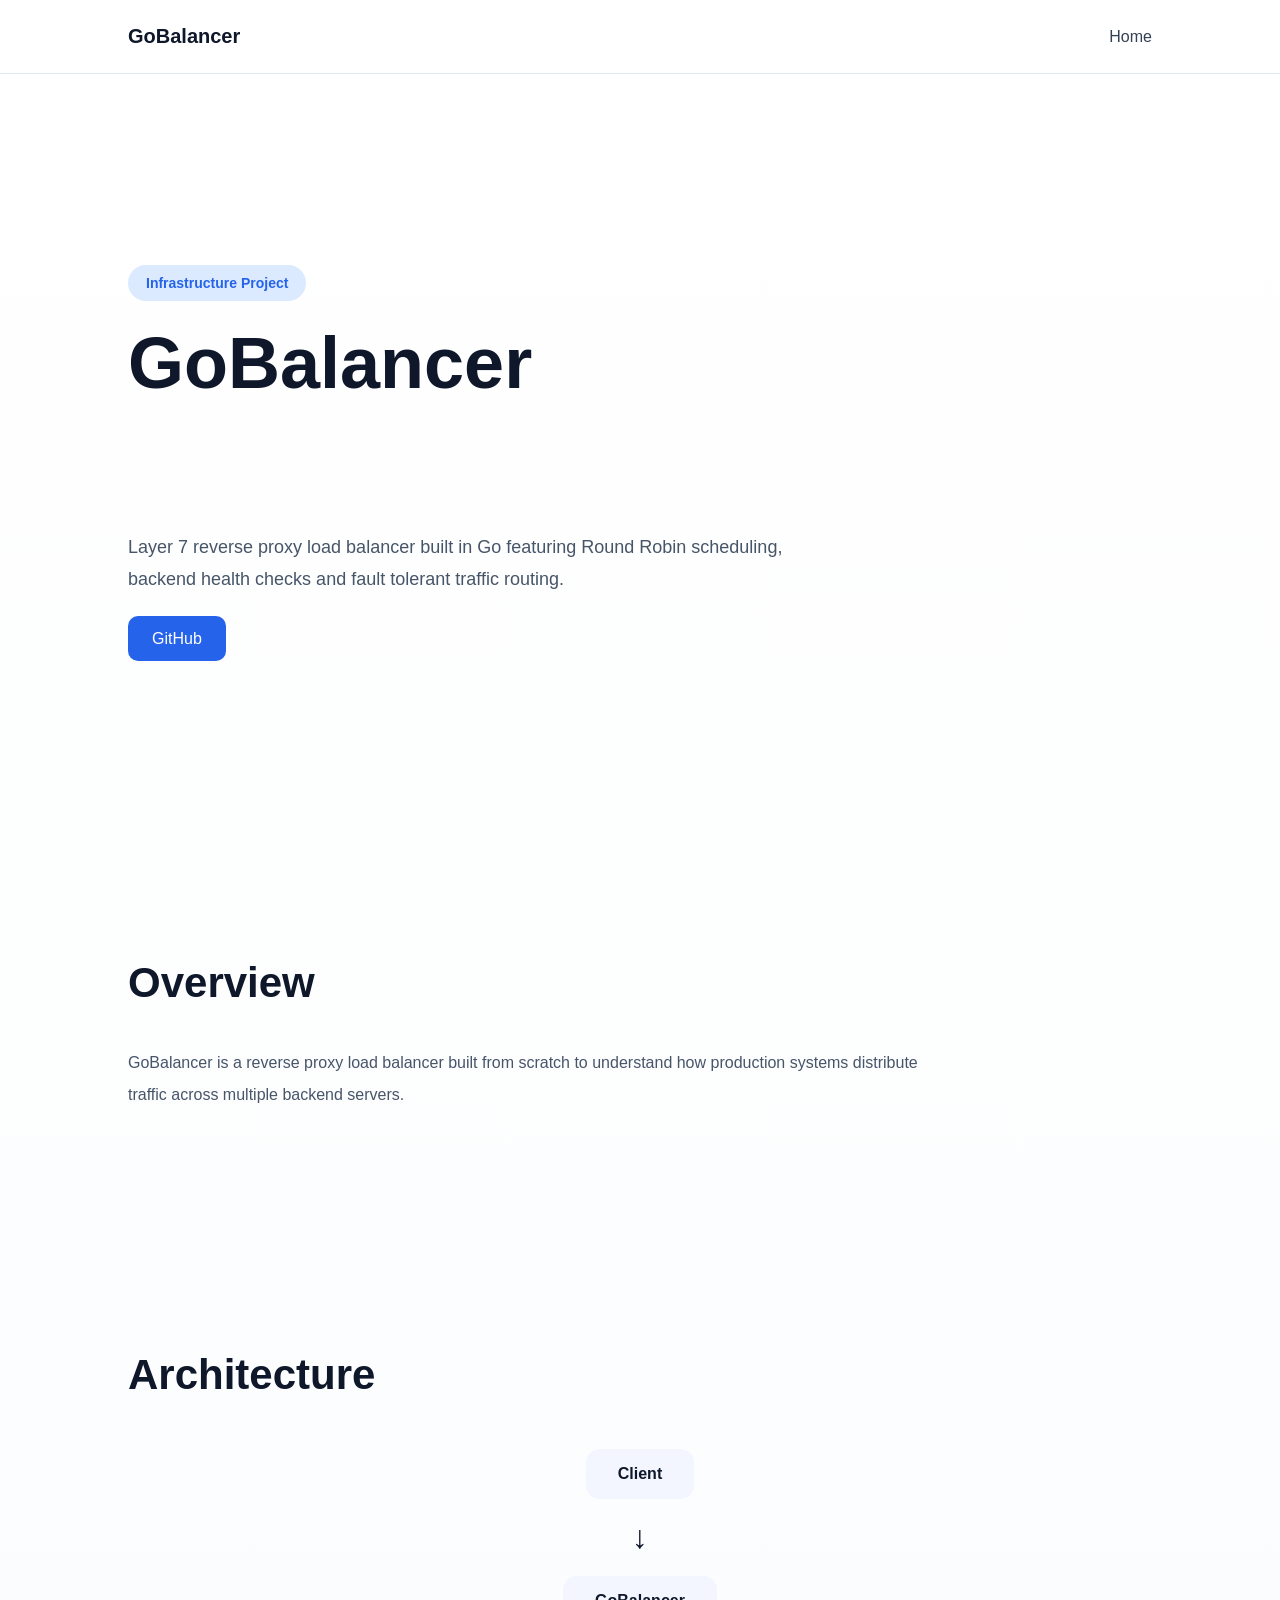
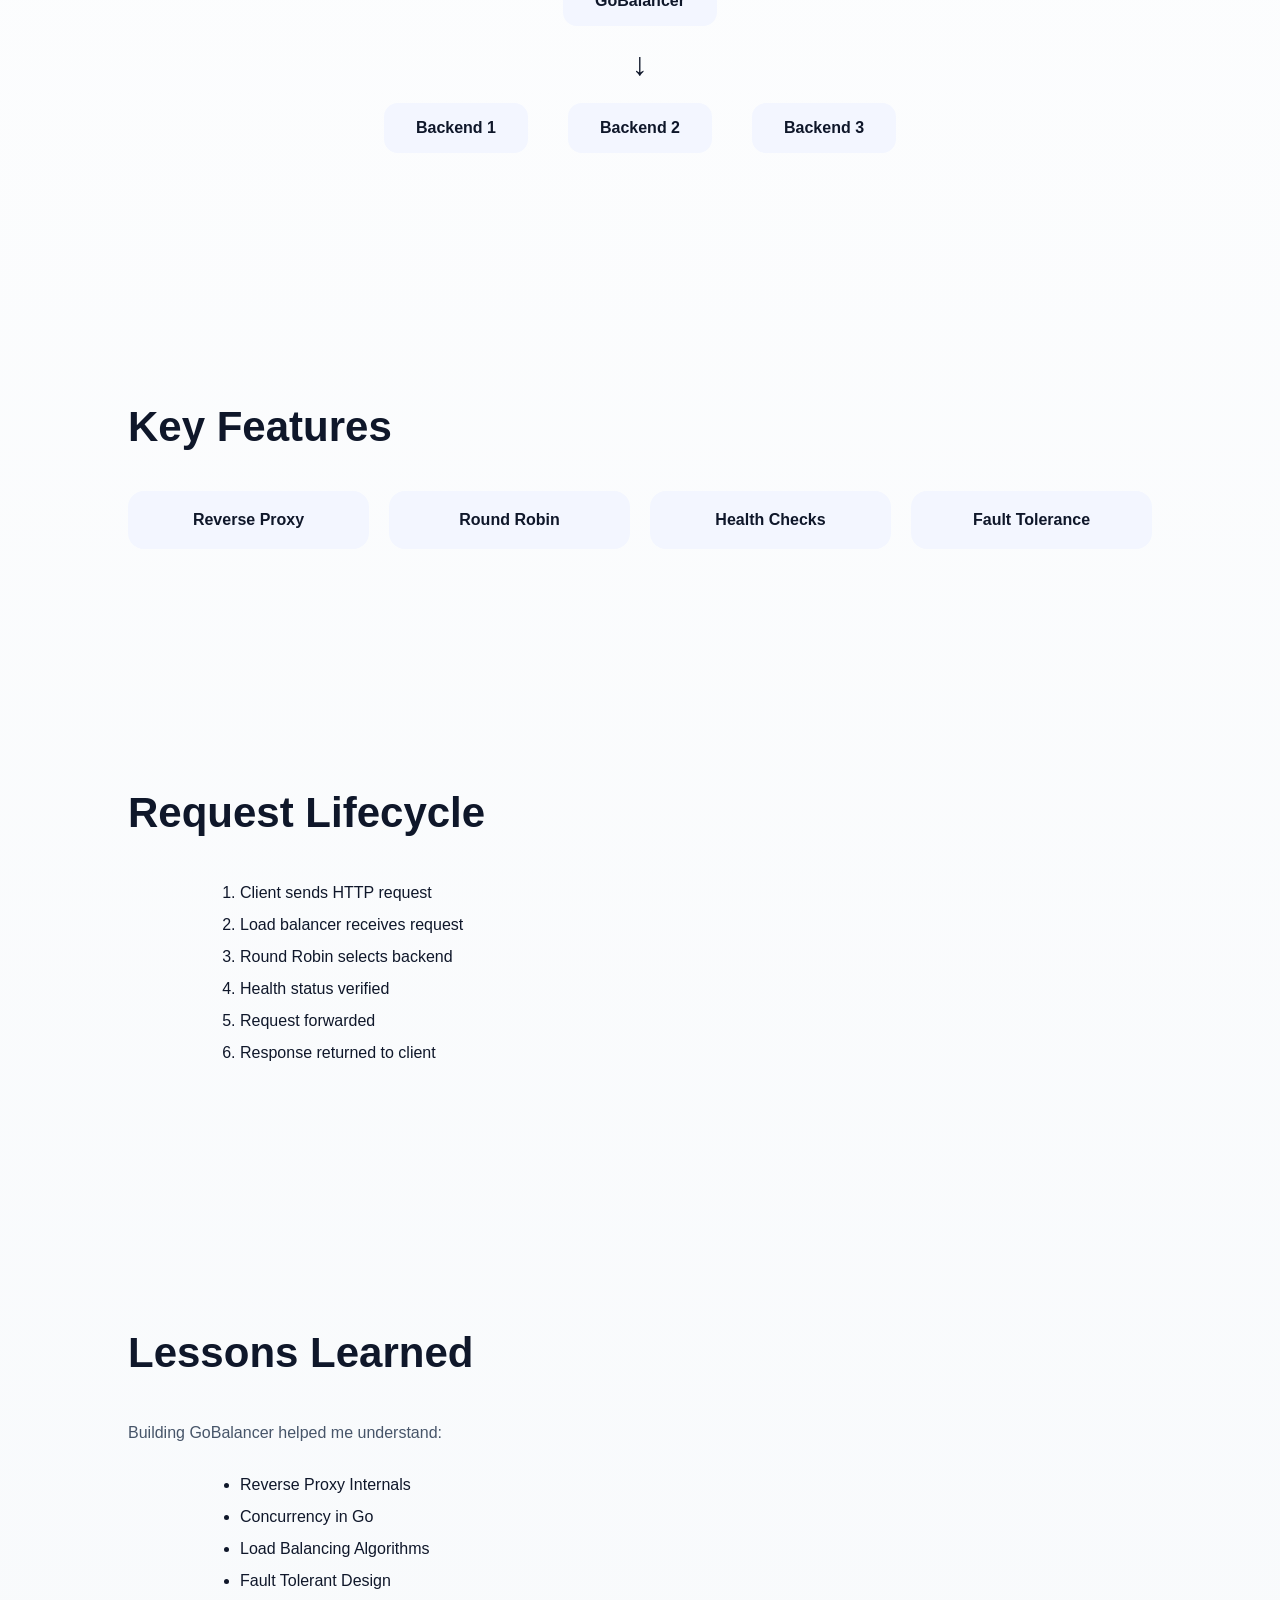
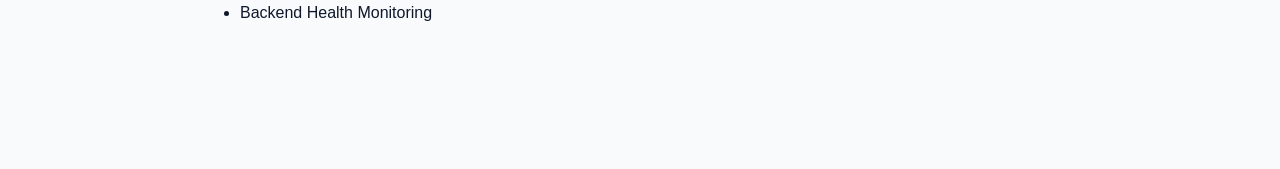
==== projects/gobalancer.html @ 652da1ae "Add gobalancer initial description" ====
<!DOCTYPE html>
<html lang="en">

<head>

    <meta charset="UTF-8">
    <meta name="viewport" content="width=device-width, initial-scale=1.0">

    <title>GoBalancer | Case Study</title>

    <link rel="stylesheet" href="../style.css">

</head>

<body>

    <nav>

        <div class="logo">
            GoBalancer
        </div>

        <div class="nav-links">
            <a href="../index.html">Home</a>
        </div>

    </nav>

    <section class="hero">

        <div class="badge">
            Infrastructure Project
        </div>

        <h1>
            GoBalancer
        </h1>

        <p>
            Layer 7 reverse proxy load balancer built in Go
            featuring Round Robin scheduling, backend health
            checks and fault tolerant traffic routing.
        </p>

        <div class="hero-buttons">

            <a href="https://github.com/RishavSinha20/GoBalancer"
                target="_blank"
                class="primary-btn">
                GitHub
            </a>

        </div>

    </section>

    <section>

        <h2>Overview</h2>

        <p class="section-text">
            GoBalancer is a reverse proxy load balancer built
            from scratch to understand how production systems
            distribute traffic across multiple backend servers.
        </p>

    </section>

    <section>

        <h2>Architecture</h2>

        <div class="architecture">

            <div class="node">
                Client
            </div>

            <div class="arrow">
                ↓
            </div>

            <div class="node">
                GoBalancer
            </div>

            <div class="arrow">
                ↓
            </div>

            <div class="backend-container">

                <div class="node">
                    Backend 1
                </div>

                <div class="node">
                    Backend 2
                </div>

                <div class="node">
                    Backend 3
                </div>

            </div>

        </div>

    </section>

    <section>

        <h2>Key Features</h2>

        <div class="features-grid">

            <div class="feature-card">
                Reverse Proxy
            </div>

            <div class="feature-card">
                Round Robin
            </div>

            <div class="feature-card">
                Health Checks
            </div>

            <div class="feature-card">
                Fault Tolerance
            </div>

        </div>

    </section>

    <section>

        <h2>Request Lifecycle</h2>

        <ol class="flow">

            <li>Client sends HTTP request</li>

            <li>Load balancer receives request</li>

            <li>Round Robin selects backend</li>

            <li>Health status verified</li>

            <li>Request forwarded</li>

            <li>Response returned to client</li>

        </ol>

    </section>

    <section>

        <h2>Lessons Learned</h2>

        <p class="section-text">

            Building GoBalancer helped me understand:

        </p>

        <ul class="flow">

            <li>Reverse Proxy Internals</li>
            <li>Concurrency in Go</li>
            <li>Load Balancing Algorithms</li>
            <li>Fault Tolerant Design</li>
            <li>Backend Health Monitoring</li>

        </ul>

    </section>

</body>

</html>
---- style.css ----
*{
    margin:0;
    padding:0;
    box-sizing:border-box;
}

html{
    scroll-behavior:smooth;
}

body{
    font-family:'Inter',sans-serif;

    background:
    linear-gradient(
        180deg,
        #ffffff 0%,
        #f8fafc 100%
    );

    color:#0f172a;
}

/* NAVBAR */

nav{
    display:flex;
    justify-content:space-between;
    align-items:center;

    padding:25px 10%;

    background:white;

    border-bottom:1px solid #e2e8f0;

    position:sticky;
    top:0;

    z-index:100;
}

.logo{
    font-size:20px;
    font-weight:700;
}

.nav-links a{
    text-decoration:none;
    color:#334155;

    margin-left:25px;

    font-weight:500;
}

.nav-links a:hover{
    color:#2563eb;
}

/* HERO */

.hero{
    min-height:85vh;

    display:flex;
    flex-direction:column;
    justify-content:center;

    padding:0 10%;
}

.badge{
    width:fit-content;

    background:#dbeafe;

    color:#2563eb;

    padding:10px 18px;

    border-radius:999px;

    font-size:14px;

    font-weight:600;
}

.hero h1{
    font-size:72px;

    line-height:1.05;

    max-width:1000px;

    margin-top:25px;

    min-height:180px;
}

#typing{
    color:#2563eb;

    border-right:3px solid #2563eb;

    padding-right:6px;

    animation:blink .7s infinite;
}

@keyframes blink{
    50%{
        border-color:transparent;
    }
}

.hero p{
    margin-top:25px;

    max-width:700px;

    line-height:1.8;

    color:#475569;

    font-size:18px;
}

.hero-buttons{
    margin-top:35px;
}

.primary-btn{
    text-decoration:none;

    background:#2563eb;

    color:white;

    padding:14px 24px;

    border-radius:10px;

    margin-right:15px;
}

.primary-btn:hover{
    background:#1d4ed8;
}

.secondary-btn{
    text-decoration:none;

    color:#2563eb;

    border:1px solid #2563eb;

    padding:14px 24px;

    border-radius:10px;
}

/* SECTION */

section{
    padding:120px 10%;
}

h2{
    font-size:42px;

    margin-bottom:40px;
}

.section-text{
    max-width:800px;

    line-height:2;

    color:#475569;
}

/* STATS */

.stats{
    display:grid;

    grid-template-columns:
    repeat(auto-fit,minmax(250px,1fr));

    gap:24px;
}

.stat-card{
    background:white;

    padding:35px;

    border-radius:20px;

    border:1px solid #e2e8f0;

    text-align:center;
}

.stat-card h3{
    color:#2563eb;

    font-size:40px;

    margin-bottom:10px;
}

/* PROJECTS */

.projects-grid{
    display:grid;

    grid-template-columns:
    repeat(auto-fit,minmax(320px,1fr));

    gap:24px;
}

.project{
    background:white;

    padding:30px;

    border-radius:20px;

    border:1px solid #e2e8f0;

    transition:.3s;
}

.project:hover{
    transform:translateY(-6px);

    box-shadow:
    0 20px 40px rgba(0,0,0,.08);
}

.project h3{
    margin-bottom:15px;
}

.project p{
    line-height:1.8;

    color:#475569;
}

.tags{
    margin-top:20px;
}

.tags span{
    display:inline-block;

    background:#eff6ff;

    color:#2563eb;

    padding:8px 14px;

    border-radius:999px;

    margin-right:8px;

    margin-top:8px;

    font-size:14px;
}

/* CONTACT */

.contact-box{
    background:white;

    border:1px solid #e2e8f0;

    border-radius:20px;

    padding:35px;
}

.contact-box p{
    margin-bottom:15px;
}

/* FOOTER */

footer{
    text-align:center;

    padding:50px;

    color:#64748b;
}
.project-buttons{
    display:flex;
    gap:12px;
    margin-top:20px;
}

.project-btn{
    padding:10px 18px;
    border-radius:10px;
    text-decoration:none;
    font-weight:600;
    transition:0.3s;
    background:#2563eb;
    color:white;
}

.project-btn:hover{
    transform:translateY(-2px);
}

.project-btn.secondary{
    background:#1e293b;
    border:1px solid #334155;
}
.architecture {
    margin-top: 40px;
    text-align: center;
}

.node {
    display: inline-block;
    padding: 16px 32px;
    border-radius: 14px;
    background: #f3f6ff;
    margin: 10px;
    font-weight: 600;
}

.arrow {
    font-size: 2rem;
    margin: 10px 0;
}

.backend-container {
    display: flex;
    justify-content: center;
    gap: 20px;
    flex-wrap: wrap;
}

.features-grid {
    display: grid;
    grid-template-columns: repeat(auto-fit,minmax(200px,1fr));
    gap: 20px;
    margin-top: 30px;
}

.feature-card {
    padding: 20px;
    background: #f3f6ff;
    border-radius: 16px;
    text-align: center;
    font-weight: 600;
}

.flow {
    max-width: 800px;
    margin: 20px auto;
    line-height: 2;
}
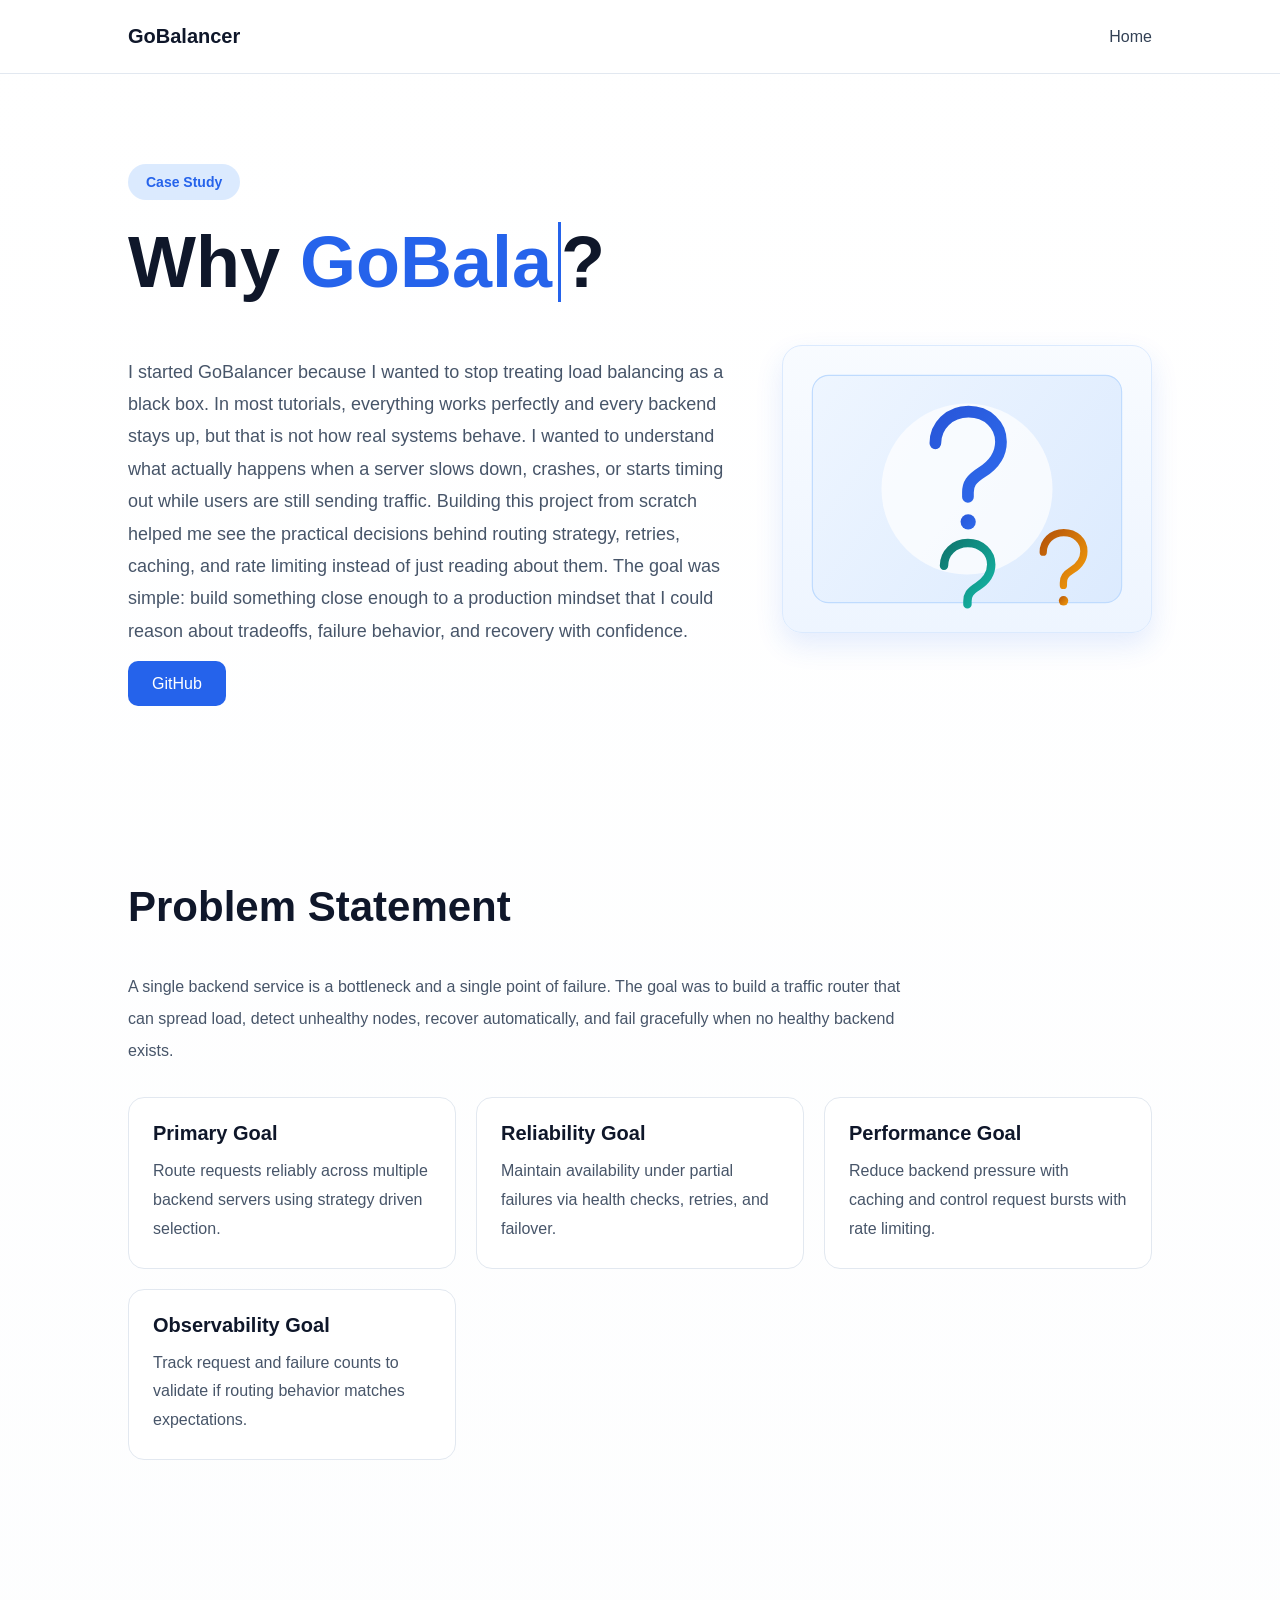
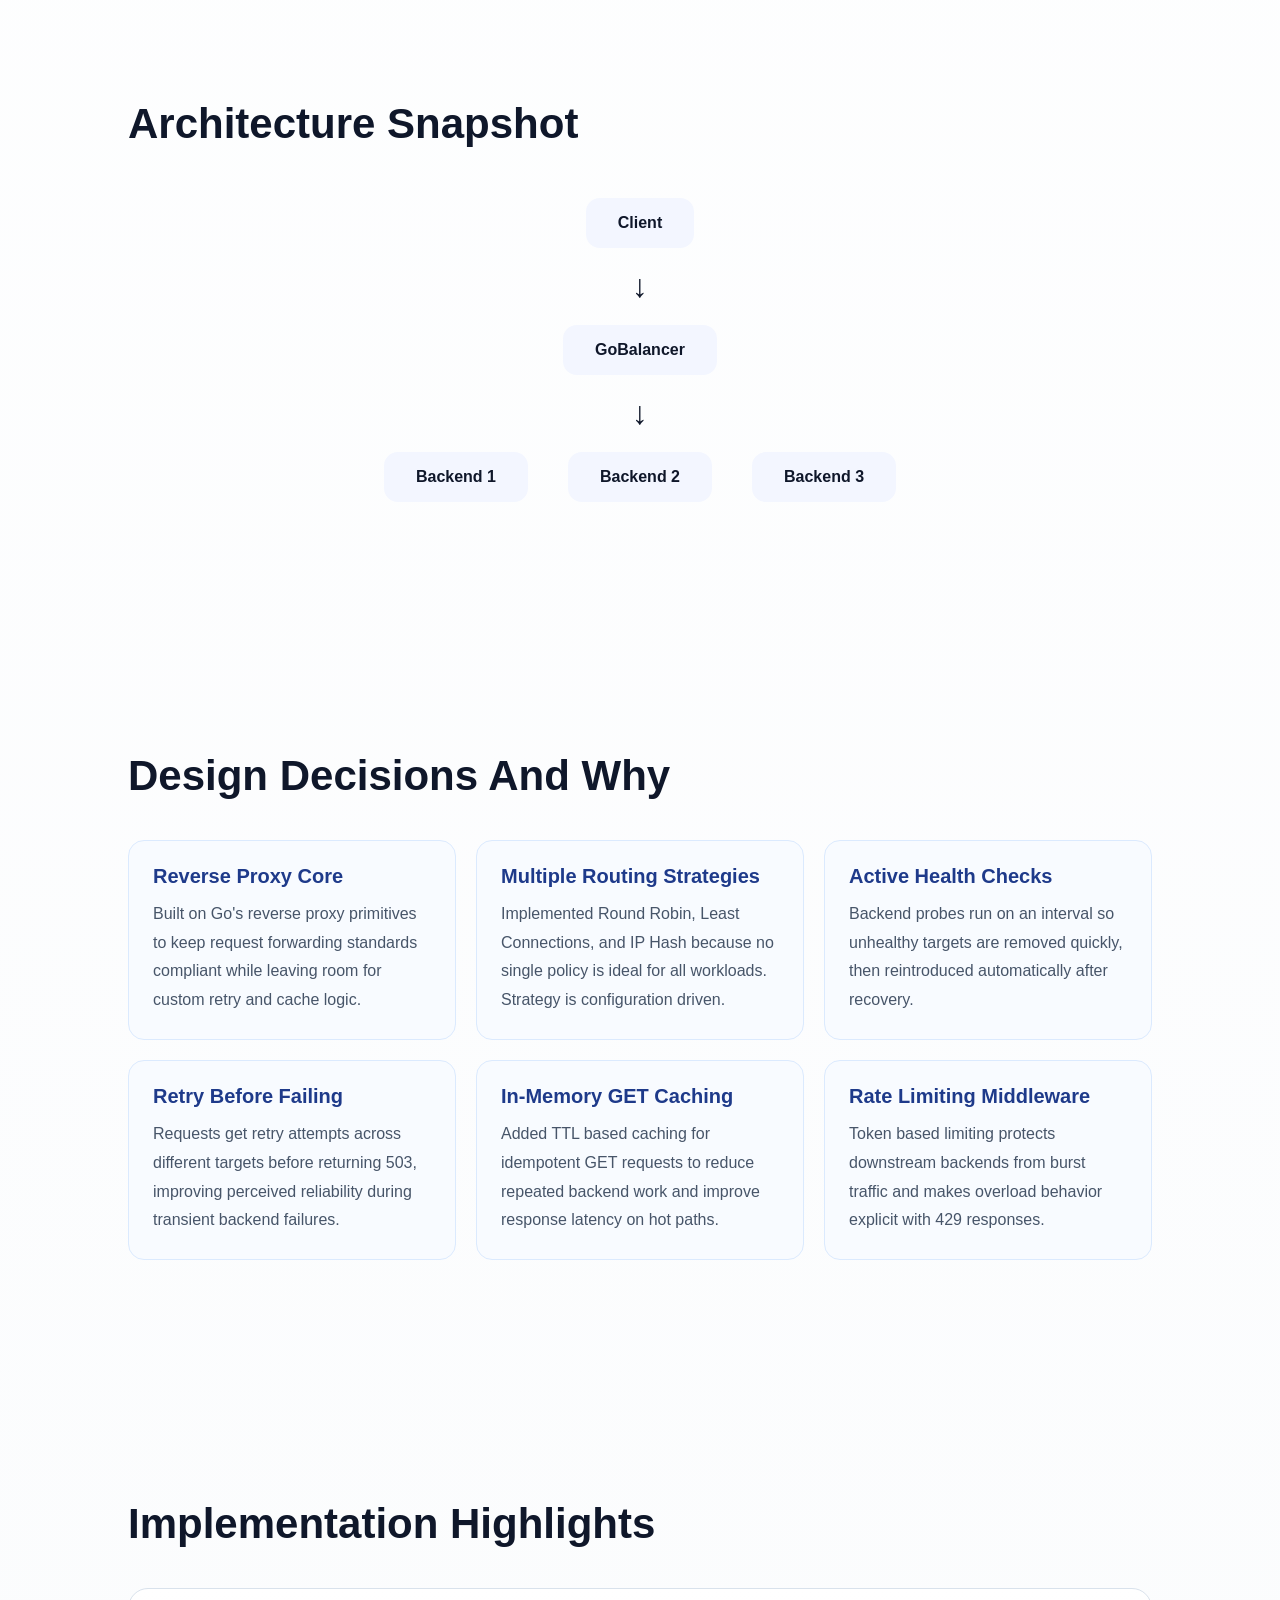
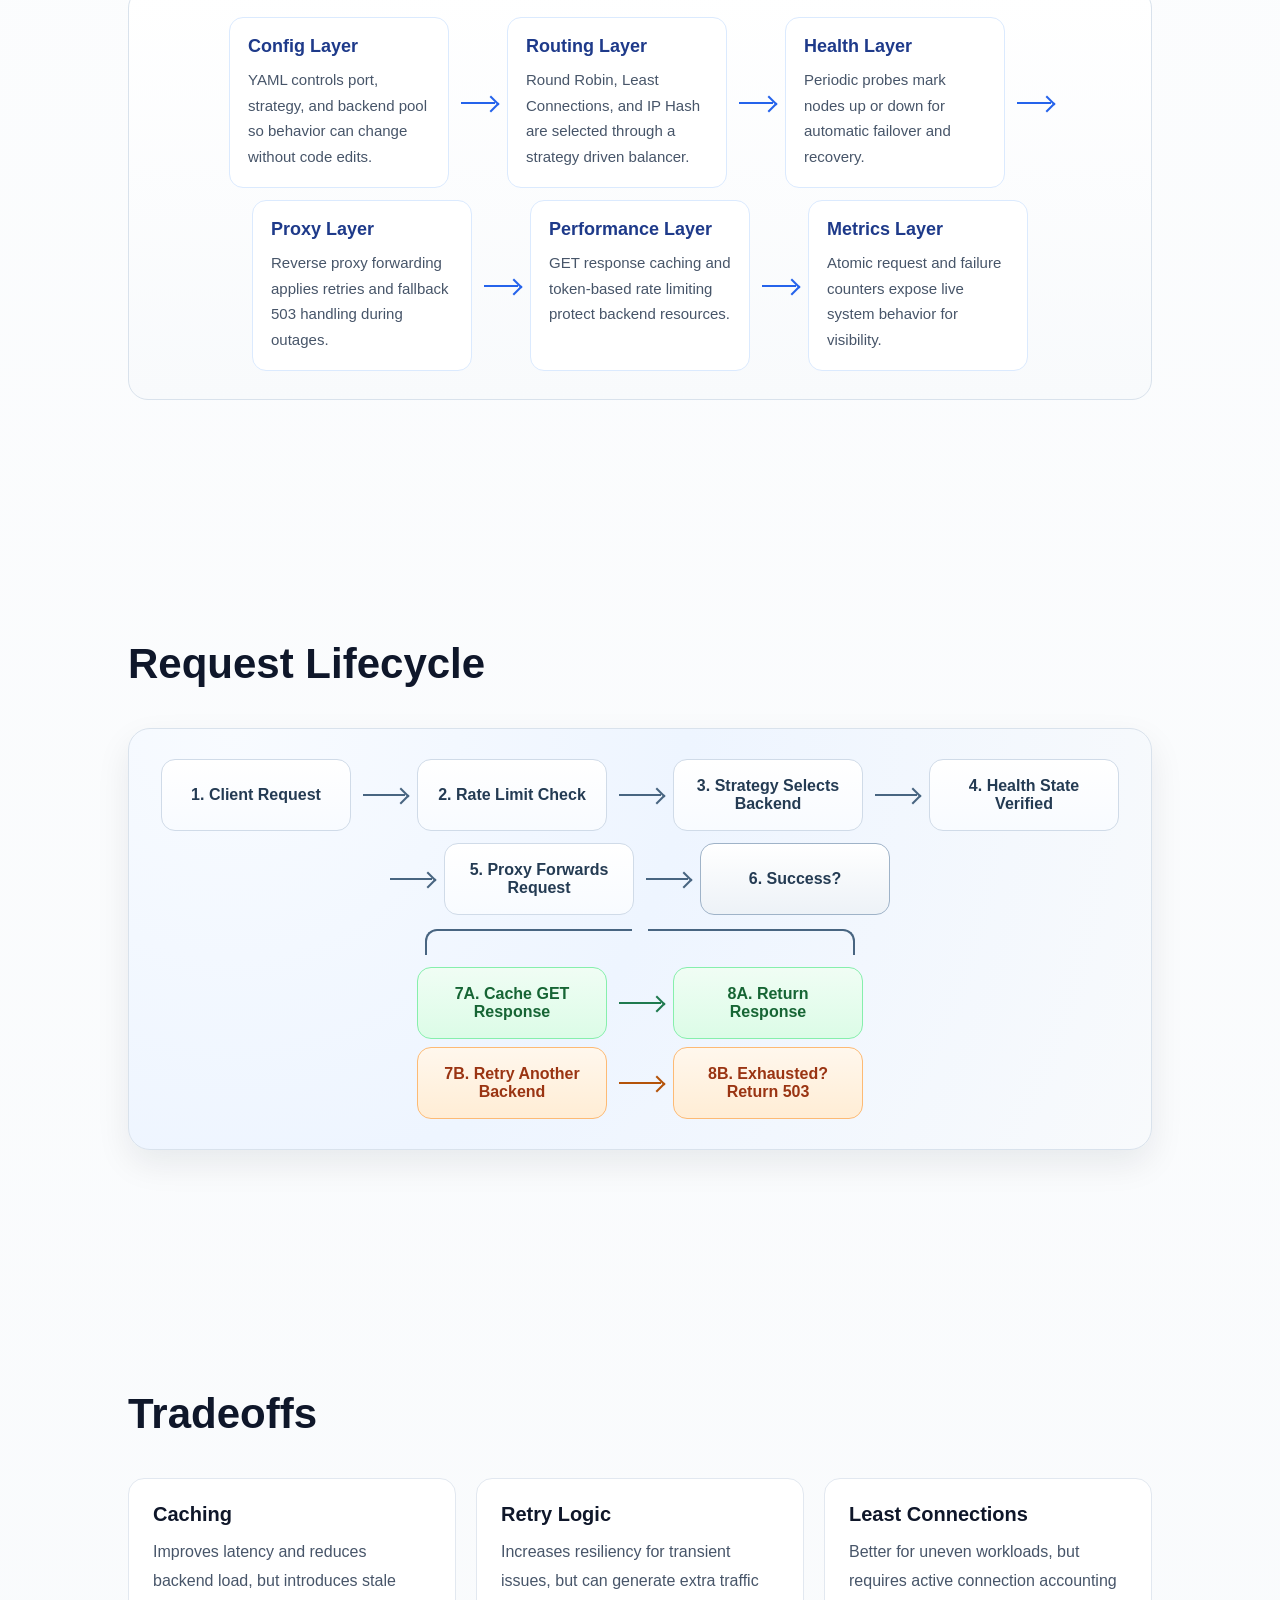
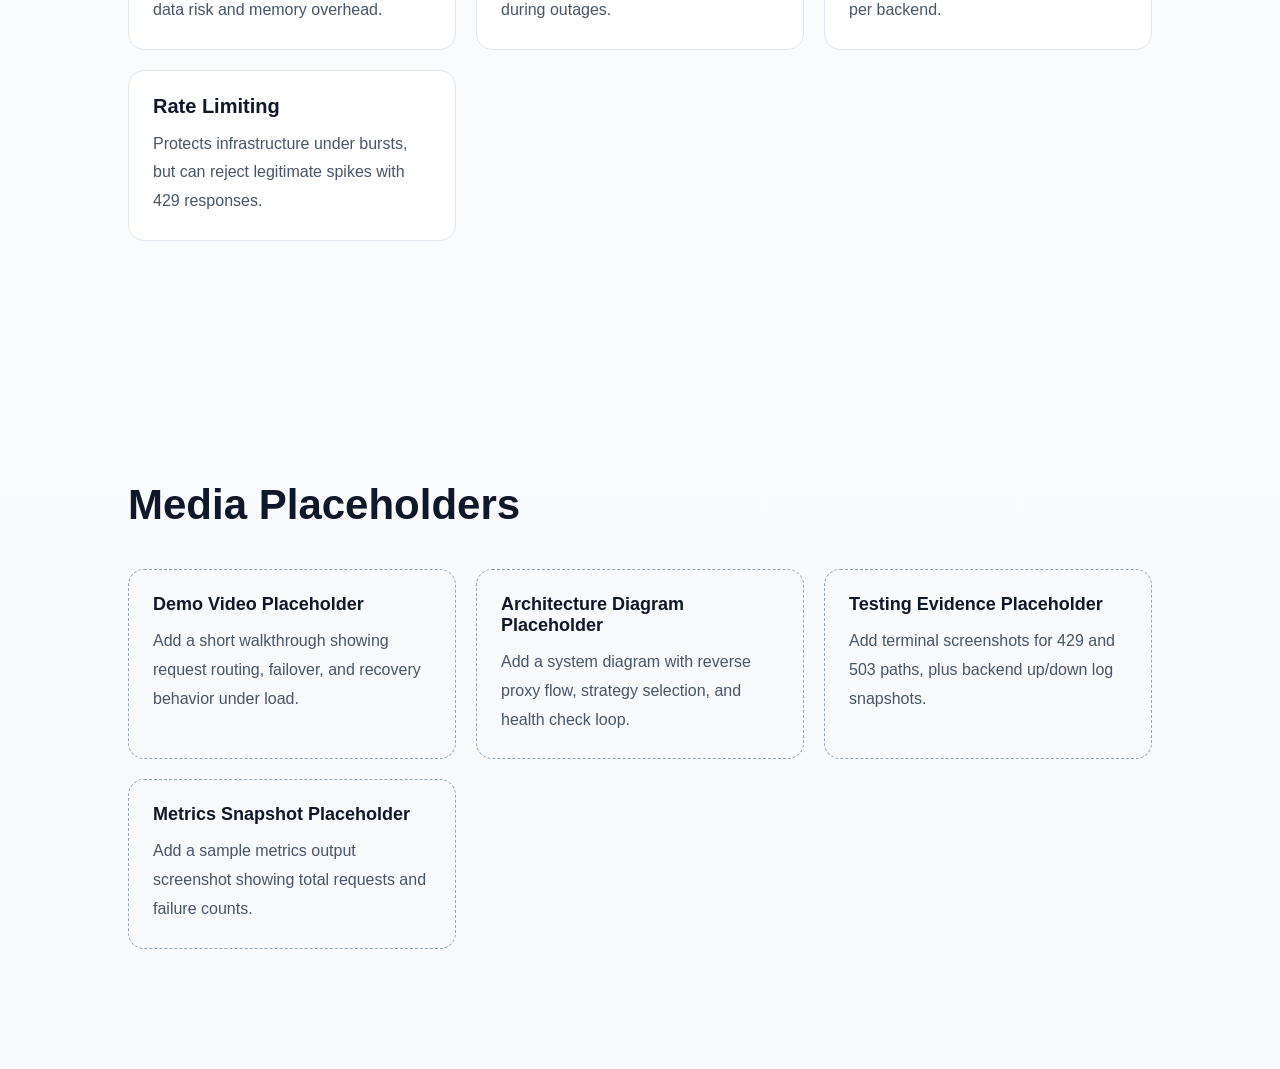
==== commit e54b6fb8: "Added case study enhancements" ====
--- a/projects/gobalancer.html
+++ b/projects/gobalancer.html
@@ -26,21 +26,44 @@
 
     </nav>
 
-    <section class="hero">
+    <section class="hero case-study-hero">
 
         <div class="badge">
-            Infrastructure Project
+            Case Study
         </div>
 
         <h1>
-            GoBalancer
+            Why
+            <span id="typing-project"></span>?
         </h1>
 
-        <p>
-            Layer 7 reverse proxy load balancer built in Go
-            featuring Round Robin scheduling, backend health
-            checks and fault tolerant traffic routing.
-        </p>
+        <div class="why-layout">
+
+            <p class="section-text">
+                I started GoBalancer because I wanted to stop treating
+                load balancing as a black box. In most tutorials,
+                everything works perfectly and every backend stays up,
+                but that is not how real systems behave.
+
+                I wanted to understand what actually happens when a
+                server slows down, crashes, or starts timing out while
+                users are still sending traffic. Building this project
+                from scratch helped me see the practical decisions
+                behind routing strategy, retries, caching, and rate
+                limiting instead of just reading about them.
+
+                The goal was simple: build something close enough to a
+                production mindset that I could reason about tradeoffs,
+                failure behavior, and recovery with confidence.
+            </p>
+
+            <div class="why-image-wrap">
+                <img src="../images/why-question-marks.svg"
+                    alt="Question marks representing why GoBalancer was built"
+                    class="why-image">
+            </div>
+
+        </div>
 
         <div class="hero-buttons">
 
@@ -56,19 +79,57 @@
 
     <section>
 
-        <h2>Overview</h2>
+        <h2>Problem Statement</h2>
 
         <p class="section-text">
-            GoBalancer is a reverse proxy load balancer built
-            from scratch to understand how production systems
-            distribute traffic across multiple backend servers.
+            A single backend service is a bottleneck and a single
+            point of failure. The goal was to build a traffic
+            router that can spread load, detect unhealthy nodes,
+            recover automatically, and fail gracefully when no
+            healthy backend exists.
         </p>
 
-    </section>
-
-    <section>
-
-        <h2>Architecture</h2>
+        <div class="case-grid">
+
+            <div class="case-card">
+                <h3>Primary Goal</h3>
+                <p>
+                    Route requests reliably across multiple backend
+                    servers using strategy driven selection.
+                </p>
+            </div>
+
+            <div class="case-card">
+                <h3>Reliability Goal</h3>
+                <p>
+                    Maintain availability under partial failures via
+                    health checks, retries, and failover.
+                </p>
+            </div>
+
+            <div class="case-card">
+                <h3>Performance Goal</h3>
+                <p>
+                    Reduce backend pressure with caching and control
+                    request bursts with rate limiting.
+                </p>
+            </div>
+
+            <div class="case-card">
+                <h3>Observability Goal</h3>
+                <p>
+                    Track request and failure counts to validate if
+                    routing behavior matches expectations.
+                </p>
+            </div>
+
+        </div>
+
+    </section>
+
+    <section>
+
+        <h2>Architecture Snapshot</h2>
 
         <div class="architecture">
 
@@ -110,24 +171,130 @@
 
     <section>
 
-        <h2>Key Features</h2>
-
-        <div class="features-grid">
-
-            <div class="feature-card">
-                Reverse Proxy
-            </div>
-
-            <div class="feature-card">
-                Round Robin
-            </div>
-
-            <div class="feature-card">
-                Health Checks
-            </div>
-
-            <div class="feature-card">
-                Fault Tolerance
+        <h2>Design Decisions And Why</h2>
+
+        <div class="decision-list">
+
+            <div class="decision-card">
+                <h3>Reverse Proxy Core</h3>
+                <p>
+                    Built on Go's reverse proxy primitives to keep
+                    request forwarding standards compliant while
+                    leaving room for custom retry and cache logic.
+                </p>
+            </div>
+
+            <div class="decision-card">
+                <h3>Multiple Routing Strategies</h3>
+                <p>
+                    Implemented Round Robin, Least Connections, and
+                    IP Hash because no single policy is ideal for all
+                    workloads. Strategy is configuration driven.
+                </p>
+            </div>
+
+            <div class="decision-card">
+                <h3>Active Health Checks</h3>
+                <p>
+                    Backend probes run on an interval so unhealthy
+                    targets are removed quickly, then reintroduced
+                    automatically after recovery.
+                </p>
+            </div>
+
+            <div class="decision-card">
+                <h3>Retry Before Failing</h3>
+                <p>
+                    Requests get retry attempts across different
+                    targets before returning 503, improving perceived
+                    reliability during transient backend failures.
+                </p>
+            </div>
+
+            <div class="decision-card">
+                <h3>In-Memory GET Caching</h3>
+                <p>
+                    Added TTL based caching for idempotent GET
+                    requests to reduce repeated backend work and
+                    improve response latency on hot paths.
+                </p>
+            </div>
+
+            <div class="decision-card">
+                <h3>Rate Limiting Middleware</h3>
+                <p>
+                    Token based limiting protects downstream
+                    backends from burst traffic and makes overload
+                    behavior explicit with 429 responses.
+                </p>
+            </div>
+
+        </div>
+
+    </section>
+
+    <section>
+
+        <h2>Implementation Highlights</h2>
+
+        <div class="implementation-diagram">
+
+            <div class="impl-step">
+                <h3>Config Layer</h3>
+                <p>
+                    YAML controls port, strategy, and backend pool
+                    so behavior can change without code edits.
+                </p>
+            </div>
+
+            <div class="impl-arrow" aria-hidden="true"></div>
+
+            <div class="impl-step">
+                <h3>Routing Layer</h3>
+                <p>
+                    Round Robin, Least Connections, and IP Hash are
+                    selected through a strategy driven balancer.
+                </p>
+            </div>
+
+            <div class="impl-arrow" aria-hidden="true"></div>
+
+            <div class="impl-step">
+                <h3>Health Layer</h3>
+                <p>
+                    Periodic probes mark nodes up or down for
+                    automatic failover and recovery.
+                </p>
+            </div>
+
+            <div class="impl-arrow" aria-hidden="true"></div>
+
+            <div class="impl-step">
+                <h3>Proxy Layer</h3>
+                <p>
+                    Reverse proxy forwarding applies retries and
+                    fallback 503 handling during outages.
+                </p>
+            </div>
+
+            <div class="impl-arrow" aria-hidden="true"></div>
+
+            <div class="impl-step">
+                <h3>Performance Layer</h3>
+                <p>
+                    GET response caching and token-based rate
+                    limiting protect backend resources.
+                </p>
+            </div>
+
+            <div class="impl-arrow" aria-hidden="true"></div>
+
+            <div class="impl-step">
+                <h3>Metrics Layer</h3>
+                <p>
+                    Atomic request and failure counters expose live
+                    system behavior for visibility.
+                </p>
             </div>
 
         </div>
@@ -138,45 +305,202 @@
 
         <h2>Request Lifecycle</h2>
 
-        <ol class="flow">
-
-            <li>Client sends HTTP request</li>
-
-            <li>Load balancer receives request</li>
-
-            <li>Round Robin selects backend</li>
-
-            <li>Health status verified</li>
-
-            <li>Request forwarded</li>
-
-            <li>Response returned to client</li>
-
-        </ol>
-
-    </section>
-
-    <section>
-
-        <h2>Lessons Learned</h2>
-
-        <p class="section-text">
-
-            Building GoBalancer helped me understand:
-
-        </p>
-
-        <ul class="flow">
-
-            <li>Reverse Proxy Internals</li>
-            <li>Concurrency in Go</li>
-            <li>Load Balancing Algorithms</li>
-            <li>Fault Tolerant Design</li>
-            <li>Backend Health Monitoring</li>
-
-        </ul>
-
-    </section>
+        <div class="lifecycle-diagram">
+
+            <div class="lifecycle-rail">
+
+                <div class="step-box core-step">
+                1. Client Request
+                </div>
+
+                <div class="flow-arrow" aria-hidden="true"></div>
+
+                <div class="step-box core-step">
+                2. Rate Limit Check
+                </div>
+
+                <div class="flow-arrow" aria-hidden="true"></div>
+
+                <div class="step-box core-step">
+                3. Strategy Selects Backend
+                </div>
+
+                <div class="flow-arrow" aria-hidden="true"></div>
+
+                <div class="step-box core-step">
+                4. Health State Verified
+                </div>
+
+                <div class="flow-arrow" aria-hidden="true"></div>
+
+                <div class="step-box core-step">
+                5. Proxy Forwards Request
+                </div>
+
+                <div class="flow-arrow" aria-hidden="true"></div>
+
+                <div class="step-box core-step decision-step">
+                6. Success?
+                </div>
+
+            </div>
+
+            <div class="branch-split" aria-hidden="true">
+                <div class="split-line"></div>
+                <div class="split-line"></div>
+            </div>
+
+            <div class="branch-path success-path">
+
+                <div class="step-box success-box">
+                    7A. Cache GET Response
+                </div>
+
+                <div class="flow-arrow success-arrow" aria-hidden="true"></div>
+
+                <div class="step-box success-box">
+                    8A. Return Response
+                </div>
+
+            </div>
+
+            <div class="branch-path retry-path">
+
+                <div class="step-box retry-box">
+                    7B. Retry Another Backend
+                </div>
+
+                <div class="flow-arrow retry-arrow" aria-hidden="true"></div>
+
+                <div class="step-box retry-box">
+                    8B. Exhausted? Return 503
+                </div>
+
+            </div>
+
+        </div>
+
+    </section>
+
+    <section>
+
+        <h2>Tradeoffs</h2>
+
+        <div class="case-grid">
+
+            <div class="case-card">
+                <h3>Caching</h3>
+                <p>
+                    Improves latency and reduces backend load, but
+                    introduces stale data risk and memory overhead.
+                </p>
+            </div>
+
+            <div class="case-card">
+                <h3>Retry Logic</h3>
+                <p>
+                    Increases resiliency for transient issues, but
+                    can generate extra traffic during outages.
+                </p>
+            </div>
+
+            <div class="case-card">
+                <h3>Least Connections</h3>
+                <p>
+                    Better for uneven workloads, but requires active
+                    connection accounting per backend.
+                </p>
+            </div>
+
+            <div class="case-card">
+                <h3>Rate Limiting</h3>
+                <p>
+                    Protects infrastructure under bursts, but can
+                    reject legitimate spikes with 429 responses.
+                </p>
+            </div>
+
+        </div>
+
+    </section>
+
+    <section>
+
+        <h2>Media Placeholders</h2>
+
+        <div class="media-grid">
+
+            <div class="media-card">
+                <h3>Demo Video Placeholder</h3>
+                <p>
+                    Add a short walkthrough showing request routing,
+                    failover, and recovery behavior under load.
+                </p>
+            </div>
+
+            <div class="media-card">
+                <h3>Architecture Diagram Placeholder</h3>
+                <p>
+                    Add a system diagram with reverse proxy flow,
+                    strategy selection, and health check loop.
+                </p>
+            </div>
+
+            <div class="media-card">
+                <h3>Testing Evidence Placeholder</h3>
+                <p>
+                    Add terminal screenshots for 429 and 503 paths,
+                    plus backend up/down log snapshots.
+                </p>
+            </div>
+
+            <div class="media-card">
+                <h3>Metrics Snapshot Placeholder</h3>
+                <p>
+                    Add a sample metrics output screenshot showing
+                    total requests and failure counts.
+                </p>
+            </div>
+
+        </div>
+
+    </section>
+
+    <script>
+        const projectName = "GoBalancer";
+        const projectTypingElement = document.getElementById("typing-project");
+
+        let projectCharIndex = 0;
+        let projectDeleting = false;
+
+        function typeProjectName() {
+            if (!projectTypingElement) {
+                return;
+            }
+
+            if (!projectDeleting) {
+                projectTypingElement.textContent = projectName.substring(0, projectCharIndex + 1);
+                projectCharIndex++;
+
+                if (projectCharIndex === projectName.length) {
+                    projectDeleting = true;
+                    setTimeout(typeProjectName, 1200);
+                    return;
+                }
+            } else {
+                projectTypingElement.textContent = projectName.substring(0, projectCharIndex - 1);
+                projectCharIndex--;
+
+                if (projectCharIndex === 0) {
+                    projectDeleting = false;
+                }
+            }
+
+            setTimeout(typeProjectName, projectDeleting ? 70 : 110);
+        }
+
+        typeProjectName();
+    </script>
 
 </body>
 
--- a/style.css
+++ b/style.css
@@ -98,7 +98,34 @@
     min-height:180px;
 }
 
+.case-study-hero h1{
+    min-height:auto;
+}
+
+.case-study-hero{
+    min-height:auto;
+    padding:90px 10% 70px;
+}
+
+.case-study-hero .why-layout{
+    margin-top:30px;
+}
+
+.case-study-hero .hero-buttons{
+    margin-top:28px;
+}
+
 #typing{
+    color:#2563eb;
+
+    border-right:3px solid #2563eb;
+
+    padding-right:6px;
+
+    animation:blink .7s infinite;
+}
+
+#typing-project{
     color:#2563eb;
 
     border-right:3px solid #2563eb;
@@ -180,6 +207,31 @@
     color:#475569;
 }
 
+.why-layout {
+    display: grid;
+    grid-template-columns: minmax(0, 1.25fr) minmax(240px, 0.75fr);
+    gap: 36px;
+    align-items: center;
+}
+
+.why-layout .section-text {
+    max-width: none;
+}
+
+.why-image-wrap {
+    background: linear-gradient(180deg, #f8fbff 0%, #eef5ff 100%);
+    border: 1px solid #dbeafe;
+    border-radius: 20px;
+    padding: 20px;
+    box-shadow: 0 12px 28px rgba(37, 99, 235, 0.12);
+}
+
+.why-image {
+    display: block;
+    width: 100%;
+    height: auto;
+}
+
 /* STATS */
 
 .stats{
@@ -273,20 +325,168 @@
     font-size:14px;
 }
 
+/* EXPERIENCE */
+
+.experience-grid {
+    display: grid;
+    grid-template-columns: 1fr;
+    gap: 24px;
+    margin-top: 30px;
+}
+
+.experience-card {
+    background: white;
+    padding: 32px;
+    border-radius: 20px;
+    border: 1px solid #e2e8f0;
+    transition: 0.3s;
+}
+
+.experience-card:hover {
+    transform: translateY(-4px);
+    box-shadow: 0 16px 36px rgba(0, 0, 0, 0.08);
+}
+
+.experience-header {
+    display: flex;
+    justify-content: space-between;
+    align-items: flex-start;
+    margin-bottom: 12px;
+    gap: 16px;
+}
+
+.experience-header h3 {
+    font-size: 20px;
+    color: #0f172a;
+    margin: 0;
+}
+
+.experience-company {
+    background: #dbeafe;
+    color: #2563eb;
+    padding: 6px 14px;
+    border-radius: 999px;
+    font-size: 14px;
+    font-weight: 600;
+    white-space: nowrap;
+}
+
+.experience-duration {
+    color: #64748b;
+    font-size: 14px;
+    font-weight: 500;
+    margin-bottom: 12px;
+}
+
+.experience-description {
+    color: #475569;
+    line-height: 1.8;
+    margin-bottom: 16px;
+}
+
+.experience-tags {
+    display: flex;
+    flex-wrap: wrap;
+    gap: 8px;
+}
+
+.exp-tag {
+    display: inline-block;
+    background: #f1f5f9;
+    color: #475569;
+    padding: 6px 12px;
+    border-radius: 8px;
+    font-size: 13px;
+    font-weight: 500;
+}
+
 /* CONTACT */
 
-.contact-box{
-    background:white;
-
-    border:1px solid #e2e8f0;
-
-    border-radius:20px;
-
-    padding:35px;
-}
-
-.contact-box p{
-    margin-bottom:15px;
+.contact-grid {
+    display: grid;
+    grid-template-columns: repeat(auto-fit, minmax(280px, 1fr));
+    gap: 24px;
+    margin-top: 30px;
+}
+
+.contact-card {
+    background: white;
+    border: 1px solid #e2e8f0;
+    border-radius: 18px;
+    padding: 32px 28px;
+    text-decoration: none;
+    transition: all 0.3s ease;
+    cursor: pointer;
+    display: flex;
+    flex-direction: column;
+    align-items: center;
+    text-align: center;
+}
+
+.contact-card:hover {
+    transform: translateY(-6px);
+    box-shadow: 0 20px 40px rgba(0, 0, 0, 0.1);
+    border-color: #2563eb;
+}
+
+.contact-icon {
+    font-size: 48px;
+    margin-bottom: 16px;
+    display: block;
+}
+
+.contact-card h3 {
+    font-size: 22px;
+    color: #0f172a;
+    margin-bottom: 8px;
+}
+
+.contact-link {
+    font-weight: 600;
+    color: #2563eb;
+    font-size: 16px;
+    margin-bottom: 8px;
+}
+
+.contact-cta {
+    color: #475569;
+    font-size: 14px;
+    margin: 0;
+}
+
+.email-card:hover {
+    border-color: #10b981;
+}
+
+.email-card:hover .contact-icon {
+    transform: scale(1.1);
+}
+
+.github-card:hover {
+    border-color: #f59e0b;
+}
+
+.github-card:hover .contact-icon {
+    transform: scale(1.1);
+}
+
+.linkedin-card:hover {
+    border-color: #0ea5e9;
+}
+
+.linkedin-card:hover .contact-icon {
+    transform: scale(1.1);
+}
+
+.contact-box {
+    background: white;
+    border: 1px solid #e2e8f0;
+    border-radius: 20px;
+    padding: 35px;
+}
+
+.contact-box p {
+    margin-bottom: 15px;
 }
 
 /* FOOTER */
@@ -367,4 +567,319 @@
     max-width: 800px;
     margin: 20px auto;
     line-height: 2;
+}
+
+.case-grid {
+    display: grid;
+    grid-template-columns: repeat(auto-fit,minmax(250px,1fr));
+    gap: 20px;
+    margin-top: 30px;
+}
+
+.case-card {
+    background: white;
+    border: 1px solid #e2e8f0;
+    border-radius: 16px;
+    padding: 24px;
+}
+
+.case-card h3 {
+    margin-bottom: 12px;
+    font-size: 20px;
+}
+
+.case-card p {
+    color: #475569;
+    line-height: 1.8;
+}
+
+.decision-list {
+    display: grid;
+    grid-template-columns: repeat(auto-fit,minmax(280px,1fr));
+    gap: 20px;
+    margin-top: 25px;
+}
+
+.decision-card {
+    background: #f8fbff;
+    border: 1px solid #dbeafe;
+    border-radius: 16px;
+    padding: 24px;
+}
+
+.decision-card h3 {
+    margin-bottom: 12px;
+    font-size: 20px;
+    color: #1e3a8a;
+}
+
+.decision-card p {
+    color: #475569;
+    line-height: 1.8;
+}
+
+.implementation-diagram {
+    margin-top: 30px;
+    padding: 28px;
+    border: 1px solid #d9e2ec;
+    border-radius: 20px;
+    background: linear-gradient(180deg, #ffffff 0%, #f8fafc 100%);
+    display: flex;
+    align-items: stretch;
+    justify-content: center;
+    gap: 12px;
+    flex-wrap: wrap;
+}
+
+.impl-step {
+    width: 220px;
+    background: #ffffff;
+    border: 1px solid #dbeafe;
+    border-radius: 14px;
+    padding: 18px;
+}
+
+.impl-step h3 {
+    font-size: 18px;
+    color: #1e3a8a;
+    margin-bottom: 10px;
+}
+
+.impl-step p {
+    color: #475569;
+    line-height: 1.7;
+    font-size: 15px;
+}
+
+.impl-arrow {
+    width: 34px;
+    height: 2px;
+    background: #2563eb;
+    position: relative;
+    align-self: center;
+    flex: 0 0 34px;
+}
+
+.impl-arrow::after {
+    content: "";
+    position: absolute;
+    right: -2px;
+    top: -4px;
+    width: 10px;
+    height: 10px;
+    border-top: 2px solid #2563eb;
+    border-right: 2px solid #2563eb;
+    transform: rotate(45deg);
+}
+
+.media-grid {
+    display: grid;
+    grid-template-columns: repeat(auto-fit,minmax(260px,1fr));
+    gap: 20px;
+    margin-top: 25px;
+}
+
+.media-card {
+    background: #f8fafc;
+    border: 1px dashed #94a3b8;
+    border-radius: 16px;
+    padding: 24px;
+}
+
+.media-card h3 {
+    margin-bottom: 12px;
+    font-size: 18px;
+}
+
+.media-card p {
+    color: #475569;
+    line-height: 1.8;
+}
+
+.lifecycle-diagram {
+    margin-top: 30px;
+    padding: 30px;
+    border: 1px solid #d9e2ec;
+    border-radius: 22px;
+    background:
+        radial-gradient(circle at 10% 0%, #f8fbff 0%, #eef5ff 45%, #f8fafc 100%);
+    box-shadow: 0 14px 34px rgba(15, 23, 42, 0.08);
+}
+
+.lifecycle-rail {
+    display: flex;
+    align-items: center;
+    justify-content: center;
+    gap: 12px;
+    flex-wrap: wrap;
+}
+
+.step-box {
+    background: white;
+    border: 1px solid #d0dbe8;
+    border-radius: 14px;
+    padding: 16px 14px;
+    font-weight: 600;
+    color: #243b53;
+    text-align: center;
+    min-height: 72px;
+    width: 190px;
+    display: flex;
+    align-items: center;
+    justify-content: center;
+}
+
+.core-step {
+    background: linear-gradient(180deg, #ffffff 0%, #f8fbff 100%);
+}
+
+.decision-step {
+    border-color: #9fb3c8;
+    background: linear-gradient(180deg, #ffffff 0%, #edf2f7 100%);
+}
+
+.flow-arrow {
+    width: 42px;
+    height: 2px;
+    background: #486581;
+    position: relative;
+    flex: 0 0 42px;
+}
+
+.flow-arrow::after {
+    content: "";
+    position: absolute;
+    right: -2px;
+    top: -4px;
+    width: 10px;
+    height: 10px;
+    border-top: 2px solid #486581;
+    border-right: 2px solid #486581;
+    transform: rotate(45deg);
+}
+
+.branch-split {
+    margin: 14px auto 12px;
+    max-width: 430px;
+    display: grid;
+    grid-template-columns: 1fr 1fr;
+    gap: 16px;
+}
+
+.split-line {
+    height: 26px;
+    border-top: 2px solid #486581;
+}
+
+.split-line:first-child {
+    border-left: 2px solid #486581;
+    border-top-left-radius: 12px;
+}
+
+.split-line:last-child {
+    border-right: 2px solid #486581;
+    border-top-right-radius: 12px;
+}
+
+.branch-path {
+    display: flex;
+    align-items: center;
+    justify-content: center;
+    gap: 12px;
+    margin-top: 8px;
+    flex-wrap: wrap;
+}
+
+.success-box {
+    background: linear-gradient(180deg, #f0fdf4 0%, #dcfce7 100%);
+    border-color: #86efac;
+    color: #166534;
+}
+
+.retry-box {
+    background: linear-gradient(180deg, #fff7ed 0%, #ffedd5 100%);
+    border-color: #fdba74;
+    color: #9a3412;
+}
+
+.success-arrow {
+    background: #1f7a4f;
+}
+
+.success-arrow::after {
+    border-top-color: #1f7a4f;
+    border-right-color: #1f7a4f;
+}
+
+.retry-arrow {
+    background: #b45309;
+}
+
+.retry-arrow::after {
+    border-top-color: #b45309;
+    border-right-color: #b45309;
+}
+
+@media (max-width: 900px) {
+    .why-layout {
+        grid-template-columns: 1fr;
+    }
+
+    .why-image-wrap {
+        max-width: 420px;
+        width: 100%;
+        margin: 0 auto;
+    }
+
+    .implementation-diagram {
+        padding: 22px;
+        flex-direction: column;
+    }
+
+    .impl-step {
+        width: 100%;
+    }
+
+    .impl-arrow {
+        width: 2px;
+        height: 26px;
+        flex: 0 0 26px;
+        align-self: center;
+    }
+
+    .impl-arrow::after {
+        right: -4px;
+        top: 16px;
+        transform: rotate(135deg);
+    }
+
+    .lifecycle-diagram {
+        padding: 22px;
+    }
+
+    .flow-arrow {
+        width: 2px;
+        height: 26px;
+        flex: 0 0 26px;
+    }
+
+    .flow-arrow::after {
+        right: -4px;
+        top: 16px;
+        transform: rotate(135deg);
+    }
+
+    .lifecycle-rail,
+    .branch-path {
+        flex-direction: column;
+    }
+
+    .branch-split {
+        display: none;
+    }
+
+    .step-box {
+        width: 100%;
+        min-height: 66px;
+    }
 }
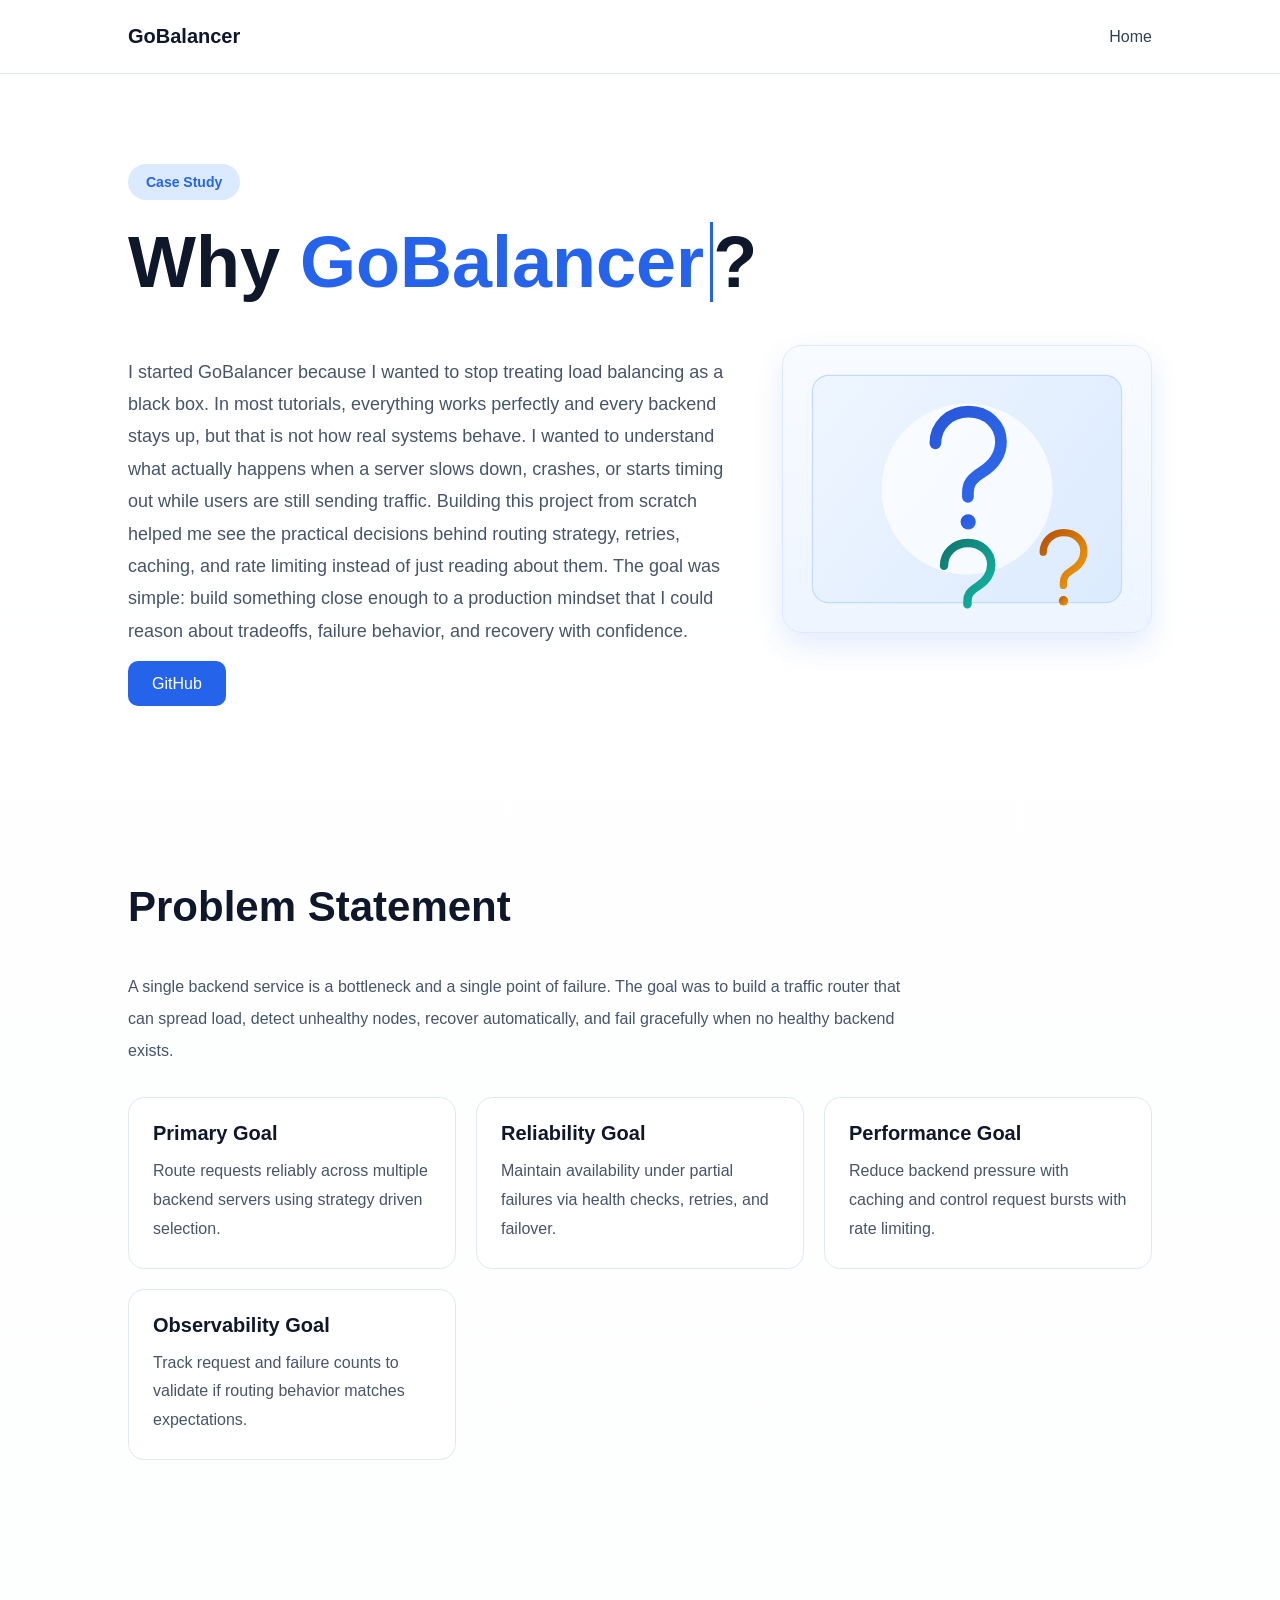
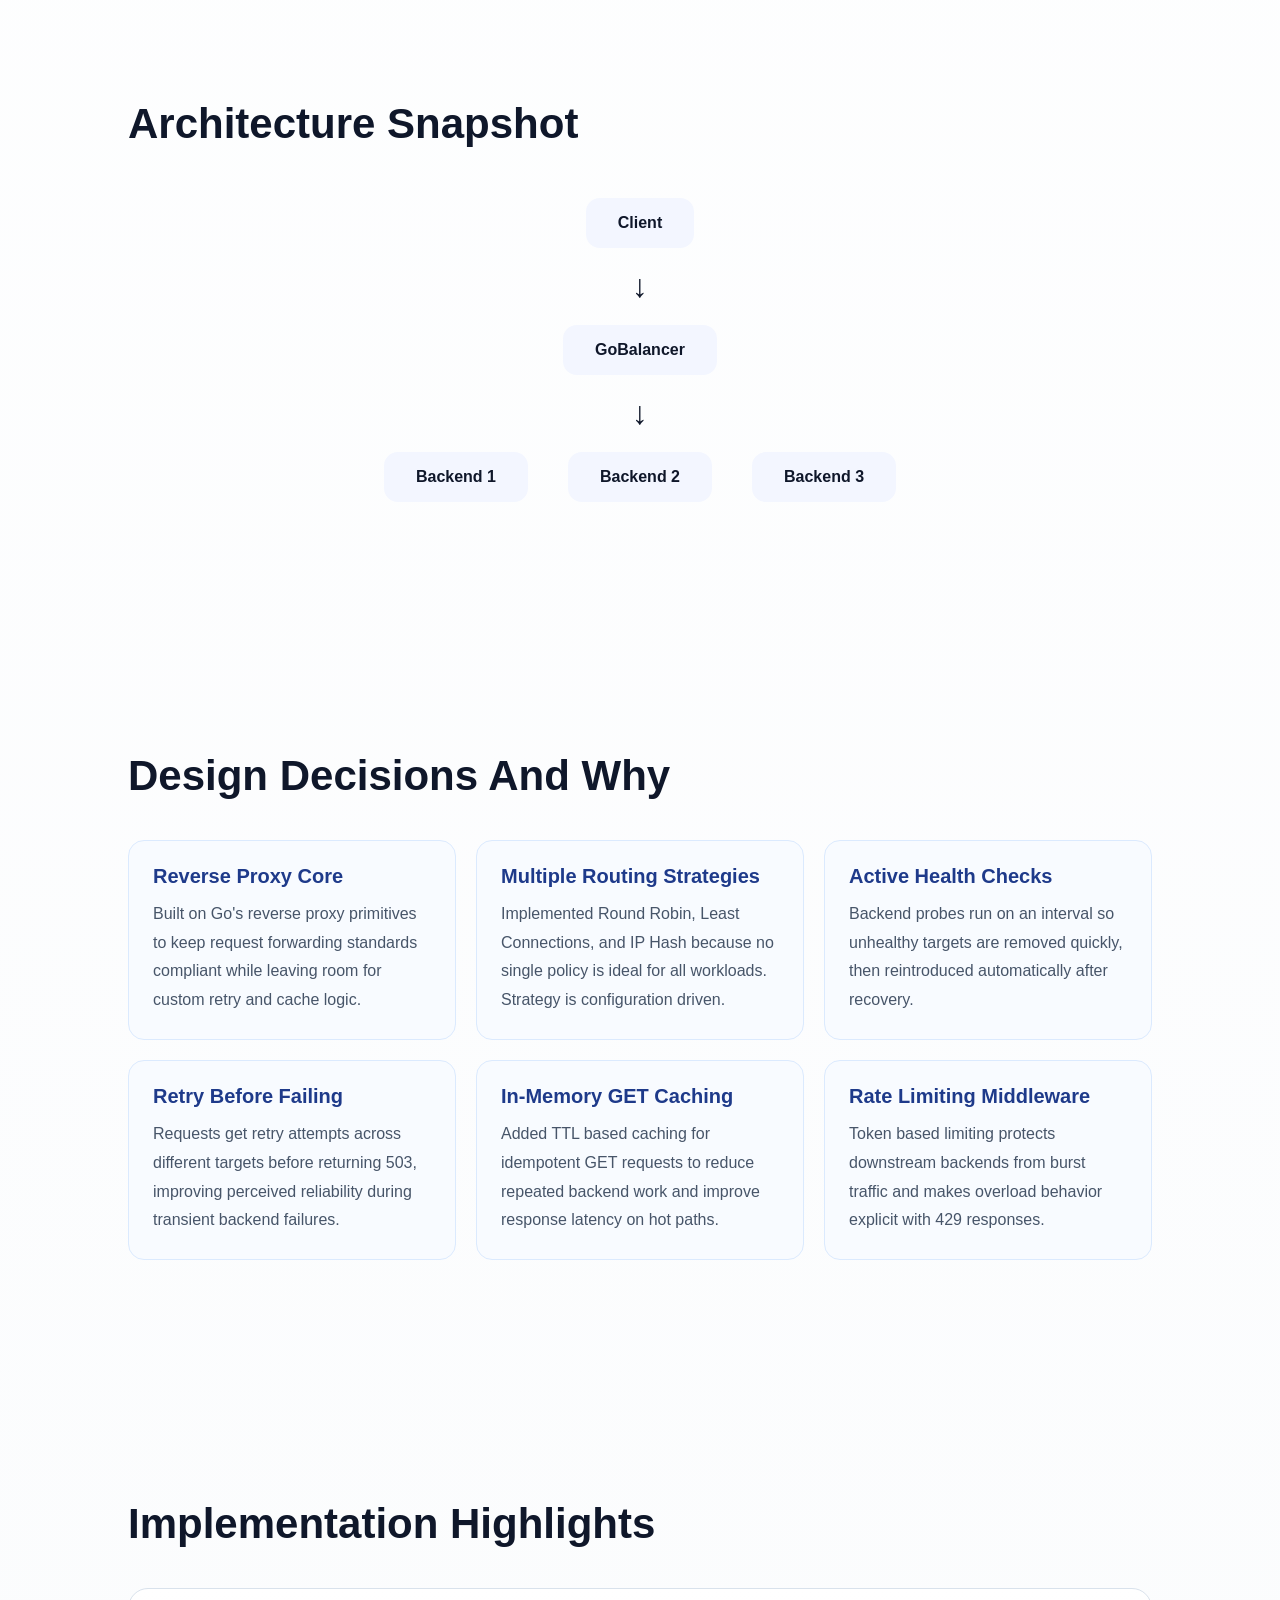
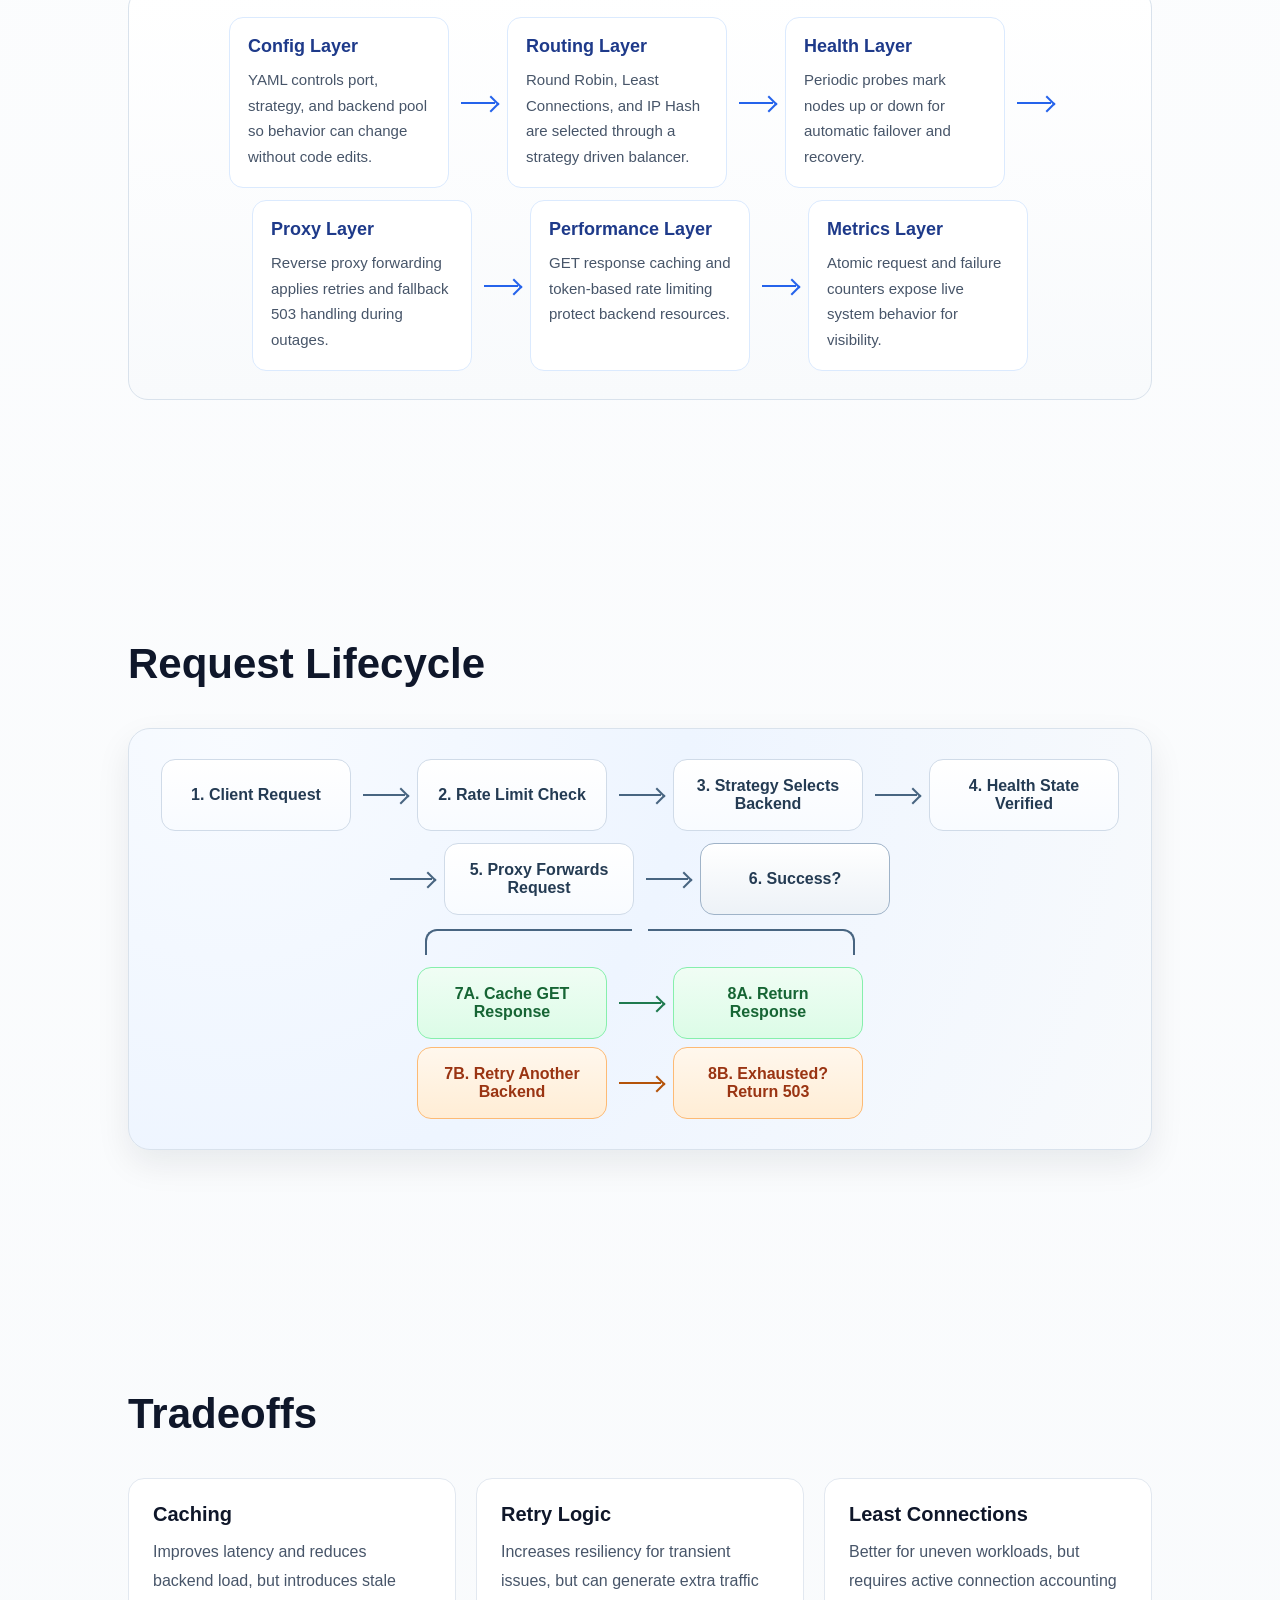
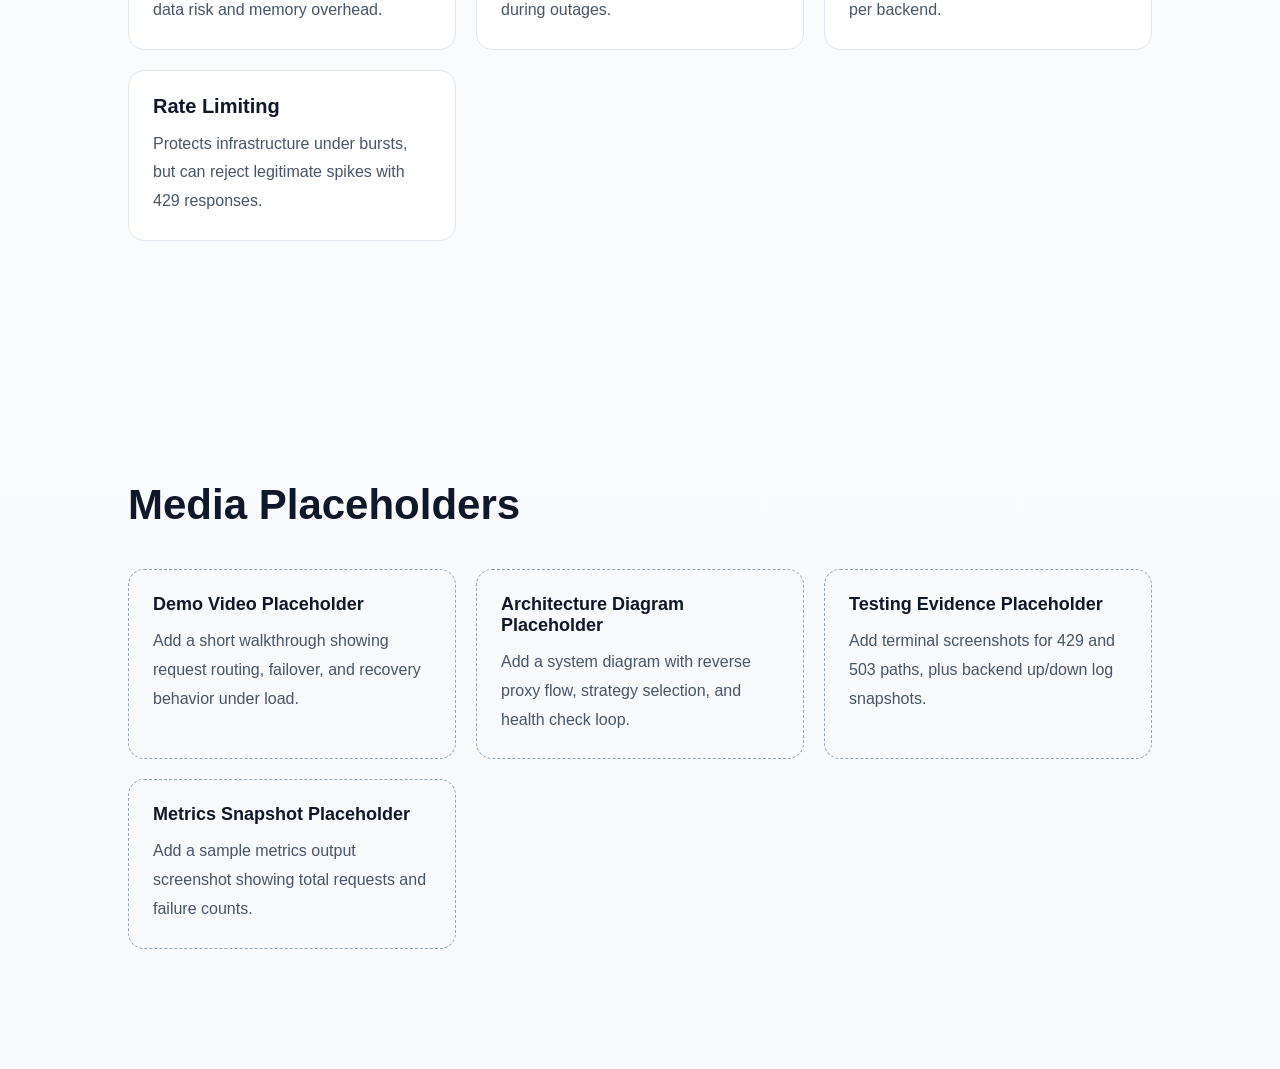
==== commit 9ba69d33: "Added details on gobalancer case study" ====
--- a/projects/gobalancer.html
+++ b/projects/gobalancer.html
@@ -1,507 +1,507 @@
-<!DOCTYPE html>
-<html lang="en">
-
-<head>
-
-    <meta charset="UTF-8">
-    <meta name="viewport" content="width=device-width, initial-scale=1.0">
-
-    <title>GoBalancer | Case Study</title>
-
-    <link rel="stylesheet" href="../style.css">
-
-</head>
-
-<body>
-
-    <nav>
-
-        <div class="logo">
-            GoBalancer
-        </div>
-
-        <div class="nav-links">
-            <a href="../index.html">Home</a>
-        </div>
-
-    </nav>
-
-    <section class="hero case-study-hero">
-
-        <div class="badge">
-            Case Study
-        </div>
-
-        <h1>
-            Why
-            <span id="typing-project"></span>?
-        </h1>
-
-        <div class="why-layout">
-
-            <p class="section-text">
-                I started GoBalancer because I wanted to stop treating
-                load balancing as a black box. In most tutorials,
-                everything works perfectly and every backend stays up,
-                but that is not how real systems behave.
-
-                I wanted to understand what actually happens when a
-                server slows down, crashes, or starts timing out while
-                users are still sending traffic. Building this project
-                from scratch helped me see the practical decisions
-                behind routing strategy, retries, caching, and rate
-                limiting instead of just reading about them.
-
-                The goal was simple: build something close enough to a
-                production mindset that I could reason about tradeoffs,
-                failure behavior, and recovery with confidence.
-            </p>
-
-            <div class="why-image-wrap">
-                <img src="../images/why-question-marks.svg"
-                    alt="Question marks representing why GoBalancer was built"
-                    class="why-image">
-            </div>
-
-        </div>
-
-        <div class="hero-buttons">
-
-            <a href="https://github.com/RishavSinha20/GoBalancer"
-                target="_blank"
-                class="primary-btn">
-                GitHub
-            </a>
-
-        </div>
-
-    </section>
-
-    <section>
-
-        <h2>Problem Statement</h2>
-
-        <p class="section-text">
-            A single backend service is a bottleneck and a single
-            point of failure. The goal was to build a traffic
-            router that can spread load, detect unhealthy nodes,
-            recover automatically, and fail gracefully when no
-            healthy backend exists.
-        </p>
-
-        <div class="case-grid">
-
-            <div class="case-card">
-                <h3>Primary Goal</h3>
-                <p>
-                    Route requests reliably across multiple backend
-                    servers using strategy driven selection.
-                </p>
-            </div>
-
-            <div class="case-card">
-                <h3>Reliability Goal</h3>
-                <p>
-                    Maintain availability under partial failures via
-                    health checks, retries, and failover.
-                </p>
-            </div>
-
-            <div class="case-card">
-                <h3>Performance Goal</h3>
-                <p>
-                    Reduce backend pressure with caching and control
-                    request bursts with rate limiting.
-                </p>
-            </div>
-
-            <div class="case-card">
-                <h3>Observability Goal</h3>
-                <p>
-                    Track request and failure counts to validate if
-                    routing behavior matches expectations.
-                </p>
-            </div>
-
-        </div>
-
-    </section>
-
-    <section>
-
-        <h2>Architecture Snapshot</h2>
-
-        <div class="architecture">
-
-            <div class="node">
-                Client
-            </div>
-
-            <div class="arrow">
-                ↓
-            </div>
-
-            <div class="node">
-                GoBalancer
-            </div>
-
-            <div class="arrow">
-                ↓
-            </div>
-
-            <div class="backend-container">
-
-                <div class="node">
-                    Backend 1
-                </div>
-
-                <div class="node">
-                    Backend 2
-                </div>
-
-                <div class="node">
-                    Backend 3
-                </div>
-
-            </div>
-
-        </div>
-
-    </section>
-
-    <section>
-
-        <h2>Design Decisions And Why</h2>
-
-        <div class="decision-list">
-
-            <div class="decision-card">
-                <h3>Reverse Proxy Core</h3>
-                <p>
-                    Built on Go's reverse proxy primitives to keep
-                    request forwarding standards compliant while
-                    leaving room for custom retry and cache logic.
-                </p>
-            </div>
-
-            <div class="decision-card">
-                <h3>Multiple Routing Strategies</h3>
-                <p>
-                    Implemented Round Robin, Least Connections, and
-                    IP Hash because no single policy is ideal for all
-                    workloads. Strategy is configuration driven.
-                </p>
-            </div>
-
-            <div class="decision-card">
-                <h3>Active Health Checks</h3>
-                <p>
-                    Backend probes run on an interval so unhealthy
-                    targets are removed quickly, then reintroduced
-                    automatically after recovery.
-                </p>
-            </div>
-
-            <div class="decision-card">
-                <h3>Retry Before Failing</h3>
-                <p>
-                    Requests get retry attempts across different
-                    targets before returning 503, improving perceived
-                    reliability during transient backend failures.
-                </p>
-            </div>
-
-            <div class="decision-card">
-                <h3>In-Memory GET Caching</h3>
-                <p>
-                    Added TTL based caching for idempotent GET
-                    requests to reduce repeated backend work and
-                    improve response latency on hot paths.
-                </p>
-            </div>
-
-            <div class="decision-card">
-                <h3>Rate Limiting Middleware</h3>
-                <p>
-                    Token based limiting protects downstream
-                    backends from burst traffic and makes overload
-                    behavior explicit with 429 responses.
-                </p>
-            </div>
-
-        </div>
-
-    </section>
-
-    <section>
-
-        <h2>Implementation Highlights</h2>
-
-        <div class="implementation-diagram">
-
-            <div class="impl-step">
-                <h3>Config Layer</h3>
-                <p>
-                    YAML controls port, strategy, and backend pool
-                    so behavior can change without code edits.
-                </p>
-            </div>
-
-            <div class="impl-arrow" aria-hidden="true"></div>
-
-            <div class="impl-step">
-                <h3>Routing Layer</h3>
-                <p>
-                    Round Robin, Least Connections, and IP Hash are
-                    selected through a strategy driven balancer.
-                </p>
-            </div>
-
-            <div class="impl-arrow" aria-hidden="true"></div>
-
-            <div class="impl-step">
-                <h3>Health Layer</h3>
-                <p>
-                    Periodic probes mark nodes up or down for
-                    automatic failover and recovery.
-                </p>
-            </div>
-
-            <div class="impl-arrow" aria-hidden="true"></div>
-
-            <div class="impl-step">
-                <h3>Proxy Layer</h3>
-                <p>
-                    Reverse proxy forwarding applies retries and
-                    fallback 503 handling during outages.
-                </p>
-            </div>
-
-            <div class="impl-arrow" aria-hidden="true"></div>
-
-            <div class="impl-step">
-                <h3>Performance Layer</h3>
-                <p>
-                    GET response caching and token-based rate
-                    limiting protect backend resources.
-                </p>
-            </div>
-
-            <div class="impl-arrow" aria-hidden="true"></div>
-
-            <div class="impl-step">
-                <h3>Metrics Layer</h3>
-                <p>
-                    Atomic request and failure counters expose live
-                    system behavior for visibility.
-                </p>
-            </div>
-
-        </div>
-
-    </section>
-
-    <section>
-
-        <h2>Request Lifecycle</h2>
-
-        <div class="lifecycle-diagram">
-
-            <div class="lifecycle-rail">
-
-                <div class="step-box core-step">
-                1. Client Request
-                </div>
-
-                <div class="flow-arrow" aria-hidden="true"></div>
-
-                <div class="step-box core-step">
-                2. Rate Limit Check
-                </div>
-
-                <div class="flow-arrow" aria-hidden="true"></div>
-
-                <div class="step-box core-step">
-                3. Strategy Selects Backend
-                </div>
-
-                <div class="flow-arrow" aria-hidden="true"></div>
-
-                <div class="step-box core-step">
-                4. Health State Verified
-                </div>
-
-                <div class="flow-arrow" aria-hidden="true"></div>
-
-                <div class="step-box core-step">
-                5. Proxy Forwards Request
-                </div>
-
-                <div class="flow-arrow" aria-hidden="true"></div>
-
-                <div class="step-box core-step decision-step">
-                6. Success?
-                </div>
-
-            </div>
-
-            <div class="branch-split" aria-hidden="true">
-                <div class="split-line"></div>
-                <div class="split-line"></div>
-            </div>
-
-            <div class="branch-path success-path">
-
-                <div class="step-box success-box">
-                    7A. Cache GET Response
-                </div>
-
-                <div class="flow-arrow success-arrow" aria-hidden="true"></div>
-
-                <div class="step-box success-box">
-                    8A. Return Response
-                </div>
-
-            </div>
-
-            <div class="branch-path retry-path">
-
-                <div class="step-box retry-box">
-                    7B. Retry Another Backend
-                </div>
-
-                <div class="flow-arrow retry-arrow" aria-hidden="true"></div>
-
-                <div class="step-box retry-box">
-                    8B. Exhausted? Return 503
-                </div>
-
-            </div>
-
-        </div>
-
-    </section>
-
-    <section>
-
-        <h2>Tradeoffs</h2>
-
-        <div class="case-grid">
-
-            <div class="case-card">
-                <h3>Caching</h3>
-                <p>
-                    Improves latency and reduces backend load, but
-                    introduces stale data risk and memory overhead.
-                </p>
-            </div>
-
-            <div class="case-card">
-                <h3>Retry Logic</h3>
-                <p>
-                    Increases resiliency for transient issues, but
-                    can generate extra traffic during outages.
-                </p>
-            </div>
-
-            <div class="case-card">
-                <h3>Least Connections</h3>
-                <p>
-                    Better for uneven workloads, but requires active
-                    connection accounting per backend.
-                </p>
-            </div>
-
-            <div class="case-card">
-                <h3>Rate Limiting</h3>
-                <p>
-                    Protects infrastructure under bursts, but can
-                    reject legitimate spikes with 429 responses.
-                </p>
-            </div>
-
-        </div>
-
-    </section>
-
-    <section>
-
-        <h2>Media Placeholders</h2>
-
-        <div class="media-grid">
-
-            <div class="media-card">
-                <h3>Demo Video Placeholder</h3>
-                <p>
-                    Add a short walkthrough showing request routing,
-                    failover, and recovery behavior under load.
-                </p>
-            </div>
-
-            <div class="media-card">
-                <h3>Architecture Diagram Placeholder</h3>
-                <p>
-                    Add a system diagram with reverse proxy flow,
-                    strategy selection, and health check loop.
-                </p>
-            </div>
-
-            <div class="media-card">
-                <h3>Testing Evidence Placeholder</h3>
-                <p>
-                    Add terminal screenshots for 429 and 503 paths,
-                    plus backend up/down log snapshots.
-                </p>
-            </div>
-
-            <div class="media-card">
-                <h3>Metrics Snapshot Placeholder</h3>
-                <p>
-                    Add a sample metrics output screenshot showing
-                    total requests and failure counts.
-                </p>
-            </div>
-
-        </div>
-
-    </section>
-
-    <script>
-        const projectName = "GoBalancer";
-        const projectTypingElement = document.getElementById("typing-project");
-
-        let projectCharIndex = 0;
-        let projectDeleting = false;
-
-        function typeProjectName() {
-            if (!projectTypingElement) {
-                return;
-            }
-
-            if (!projectDeleting) {
-                projectTypingElement.textContent = projectName.substring(0, projectCharIndex + 1);
-                projectCharIndex++;
-
-                if (projectCharIndex === projectName.length) {
-                    projectDeleting = true;
-                    setTimeout(typeProjectName, 1200);
-                    return;
-                }
-            } else {
-                projectTypingElement.textContent = projectName.substring(0, projectCharIndex - 1);
-                projectCharIndex--;
-
-                if (projectCharIndex === 0) {
-                    projectDeleting = false;
-                }
-            }
-
-            setTimeout(typeProjectName, projectDeleting ? 70 : 110);
-        }
-
-        typeProjectName();
-    </script>
-
-</body>
-
+<!DOCTYPE html>
+<html lang="en">
+
+<head>
+
+    <meta charset="UTF-8">
+    <meta name="viewport" content="width=device-width, initial-scale=1.0">
+
+    <title>GoBalancer | Case Study</title>
+
+    <link rel="stylesheet" href="../style.css">
+
+</head>
+
+<body>
+
+    <nav>
+
+        <div class="logo">
+            GoBalancer
+        </div>
+
+        <div class="nav-links">
+            <a href="../index.html">Home</a>
+        </div>
+
+    </nav>
+
+    <section class="hero case-study-hero">
+
+        <div class="badge">
+            Case Study
+        </div>
+
+        <h1>
+            Why
+            <span id="typing-project"></span>?
+        </h1>
+
+        <div class="why-layout">
+
+            <p class="section-text">
+                I started GoBalancer because I wanted to stop treating
+                load balancing as a black box. In most tutorials,
+                everything works perfectly and every backend stays up,
+                but that is not how real systems behave.
+
+                I wanted to understand what actually happens when a
+                server slows down, crashes, or starts timing out while
+                users are still sending traffic. Building this project
+                from scratch helped me see the practical decisions
+                behind routing strategy, retries, caching, and rate
+                limiting instead of just reading about them.
+
+                The goal was simple: build something close enough to a
+                production mindset that I could reason about tradeoffs,
+                failure behavior, and recovery with confidence.
+            </p>
+
+            <div class="why-image-wrap">
+                <img src="../images/why-question-marks.svg"
+                    alt="Question marks representing why GoBalancer was built"
+                    class="why-image">
+            </div>
+
+        </div>
+
+        <div class="hero-buttons">
+
+            <a href="https://github.com/RishavSinha20/GoBalancer"
+                target="_blank"
+                class="primary-btn">
+                GitHub
+            </a>
+
+        </div>
+
+    </section>
+
+    <section>
+
+        <h2>Problem Statement</h2>
+
+        <p class="section-text">
+            A single backend service is a bottleneck and a single
+            point of failure. The goal was to build a traffic
+            router that can spread load, detect unhealthy nodes,
+            recover automatically, and fail gracefully when no
+            healthy backend exists.
+        </p>
+
+        <div class="case-grid">
+
+            <div class="case-card">
+                <h3>Primary Goal</h3>
+                <p>
+                    Route requests reliably across multiple backend
+                    servers using strategy driven selection.
+                </p>
+            </div>
+
+            <div class="case-card">
+                <h3>Reliability Goal</h3>
+                <p>
+                    Maintain availability under partial failures via
+                    health checks, retries, and failover.
+                </p>
+            </div>
+
+            <div class="case-card">
+                <h3>Performance Goal</h3>
+                <p>
+                    Reduce backend pressure with caching and control
+                    request bursts with rate limiting.
+                </p>
+            </div>
+
+            <div class="case-card">
+                <h3>Observability Goal</h3>
+                <p>
+                    Track request and failure counts to validate if
+                    routing behavior matches expectations.
+                </p>
+            </div>
+
+        </div>
+
+    </section>
+
+    <section>
+
+        <h2>Architecture Snapshot</h2>
+
+        <div class="architecture">
+
+            <div class="node">
+                Client
+            </div>
+
+            <div class="arrow">
+                ↓
+            </div>
+
+            <div class="node">
+                GoBalancer
+            </div>
+
+            <div class="arrow">
+                ↓
+            </div>
+
+            <div class="backend-container">
+
+                <div class="node">
+                    Backend 1
+                </div>
+
+                <div class="node">
+                    Backend 2
+                </div>
+
+                <div class="node">
+                    Backend 3
+                </div>
+
+            </div>
+
+        </div>
+
+    </section>
+
+    <section>
+
+        <h2>Design Decisions And Why</h2>
+
+        <div class="decision-list">
+
+            <div class="decision-card">
+                <h3>Reverse Proxy Core</h3>
+                <p>
+                    Built on Go's reverse proxy primitives to keep
+                    request forwarding standards compliant while
+                    leaving room for custom retry and cache logic.
+                </p>
+            </div>
+
+            <div class="decision-card">
+                <h3>Multiple Routing Strategies</h3>
+                <p>
+                    Implemented Round Robin, Least Connections, and
+                    IP Hash because no single policy is ideal for all
+                    workloads. Strategy is configuration driven.
+                </p>
+            </div>
+
+            <div class="decision-card">
+                <h3>Active Health Checks</h3>
+                <p>
+                    Backend probes run on an interval so unhealthy
+                    targets are removed quickly, then reintroduced
+                    automatically after recovery.
+                </p>
+            </div>
+
+            <div class="decision-card">
+                <h3>Retry Before Failing</h3>
+                <p>
+                    Requests get retry attempts across different
+                    targets before returning 503, improving perceived
+                    reliability during transient backend failures.
+                </p>
+            </div>
+
+            <div class="decision-card">
+                <h3>In-Memory GET Caching</h3>
+                <p>
+                    Added TTL based caching for idempotent GET
+                    requests to reduce repeated backend work and
+                    improve response latency on hot paths.
+                </p>
+            </div>
+
+            <div class="decision-card">
+                <h3>Rate Limiting Middleware</h3>
+                <p>
+                    Token based limiting protects downstream
+                    backends from burst traffic and makes overload
+                    behavior explicit with 429 responses.
+                </p>
+            </div>
+
+        </div>
+
+    </section>
+
+    <section>
+
+        <h2>Implementation Highlights</h2>
+
+        <div class="implementation-diagram">
+
+            <div class="impl-step">
+                <h3>Config Layer</h3>
+                <p>
+                    YAML controls port, strategy, and backend pool
+                    so behavior can change without code edits.
+                </p>
+            </div>
+
+            <div class="impl-arrow" aria-hidden="true"></div>
+
+            <div class="impl-step">
+                <h3>Routing Layer</h3>
+                <p>
+                    Round Robin, Least Connections, and IP Hash are
+                    selected through a strategy driven balancer.
+                </p>
+            </div>
+
+            <div class="impl-arrow" aria-hidden="true"></div>
+
+            <div class="impl-step">
+                <h3>Health Layer</h3>
+                <p>
+                    Periodic probes mark nodes up or down for
+                    automatic failover and recovery.
+                </p>
+            </div>
+
+            <div class="impl-arrow" aria-hidden="true"></div>
+
+            <div class="impl-step">
+                <h3>Proxy Layer</h3>
+                <p>
+                    Reverse proxy forwarding applies retries and
+                    fallback 503 handling during outages.
+                </p>
+            </div>
+
+            <div class="impl-arrow" aria-hidden="true"></div>
+
+            <div class="impl-step">
+                <h3>Performance Layer</h3>
+                <p>
+                    GET response caching and token-based rate
+                    limiting protect backend resources.
+                </p>
+            </div>
+
+            <div class="impl-arrow" aria-hidden="true"></div>
+
+            <div class="impl-step">
+                <h3>Metrics Layer</h3>
+                <p>
+                    Atomic request and failure counters expose live
+                    system behavior for visibility.
+                </p>
+            </div>
+
+        </div>
+
+    </section>
+
+    <section>
+
+        <h2>Request Lifecycle</h2>
+
+        <div class="lifecycle-diagram">
+
+            <div class="lifecycle-rail">
+
+                <div class="step-box core-step">
+                1. Client Request
+                </div>
+
+                <div class="flow-arrow" aria-hidden="true"></div>
+
+                <div class="step-box core-step">
+                2. Rate Limit Check
+                </div>
+
+                <div class="flow-arrow" aria-hidden="true"></div>
+
+                <div class="step-box core-step">
+                3. Strategy Selects Backend
+                </div>
+
+                <div class="flow-arrow" aria-hidden="true"></div>
+
+                <div class="step-box core-step">
+                4. Health State Verified
+                </div>
+
+                <div class="flow-arrow" aria-hidden="true"></div>
+
+                <div class="step-box core-step">
+                5. Proxy Forwards Request
+                </div>
+
+                <div class="flow-arrow" aria-hidden="true"></div>
+
+                <div class="step-box core-step decision-step">
+                6. Success?
+                </div>
+
+            </div>
+
+            <div class="branch-split" aria-hidden="true">
+                <div class="split-line"></div>
+                <div class="split-line"></div>
+            </div>
+
+            <div class="branch-path success-path">
+
+                <div class="step-box success-box">
+                    7A. Cache GET Response
+                </div>
+
+                <div class="flow-arrow success-arrow" aria-hidden="true"></div>
+
+                <div class="step-box success-box">
+                    8A. Return Response
+                </div>
+
+            </div>
+
+            <div class="branch-path retry-path">
+
+                <div class="step-box retry-box">
+                    7B. Retry Another Backend
+                </div>
+
+                <div class="flow-arrow retry-arrow" aria-hidden="true"></div>
+
+                <div class="step-box retry-box">
+                    8B. Exhausted? Return 503
+                </div>
+
+            </div>
+
+        </div>
+
+    </section>
+
+    <section>
+
+        <h2>Tradeoffs</h2>
+
+        <div class="case-grid">
+
+            <div class="case-card">
+                <h3>Caching</h3>
+                <p>
+                    Improves latency and reduces backend load, but
+                    introduces stale data risk and memory overhead.
+                </p>
+            </div>
+
+            <div class="case-card">
+                <h3>Retry Logic</h3>
+                <p>
+                    Increases resiliency for transient issues, but
+                    can generate extra traffic during outages.
+                </p>
+            </div>
+
+            <div class="case-card">
+                <h3>Least Connections</h3>
+                <p>
+                    Better for uneven workloads, but requires active
+                    connection accounting per backend.
+                </p>
+            </div>
+
+            <div class="case-card">
+                <h3>Rate Limiting</h3>
+                <p>
+                    Protects infrastructure under bursts, but can
+                    reject legitimate spikes with 429 responses.
+                </p>
+            </div>
+
+        </div>
+
+    </section>
+
+    <section>
+
+        <h2>Media Placeholders</h2>
+
+        <div class="media-grid">
+
+            <div class="media-card">
+                <h3>Demo Video Placeholder</h3>
+                <p>
+                    Add a short walkthrough showing request routing,
+                    failover, and recovery behavior under load.
+                </p>
+            </div>
+
+            <div class="media-card">
+                <h3>Architecture Diagram Placeholder</h3>
+                <p>
+                    Add a system diagram with reverse proxy flow,
+                    strategy selection, and health check loop.
+                </p>
+            </div>
+
+            <div class="media-card">
+                <h3>Testing Evidence Placeholder</h3>
+                <p>
+                    Add terminal screenshots for 429 and 503 paths,
+                    plus backend up/down log snapshots.
+                </p>
+            </div>
+
+            <div class="media-card">
+                <h3>Metrics Snapshot Placeholder</h3>
+                <p>
+                    Add a sample metrics output screenshot showing
+                    total requests and failure counts.
+                </p>
+            </div>
+
+        </div>
+
+    </section>
+
+    <script>
+        const projectName = "GoBalancer";
+        const projectTypingElement = document.getElementById("typing-project");
+
+        let projectCharIndex = 0;
+        let projectDeleting = false;
+
+        function typeProjectName() {
+            if (!projectTypingElement) {
+                return;
+            }
+
+            if (!projectDeleting) {
+                projectTypingElement.textContent = projectName.substring(0, projectCharIndex + 1);
+                projectCharIndex++;
+
+                if (projectCharIndex === projectName.length) {
+                    projectDeleting = true;
+                    setTimeout(typeProjectName, 1200);
+                    return;
+                }
+            } else {
+                projectTypingElement.textContent = projectName.substring(0, projectCharIndex - 1);
+                projectCharIndex--;
+
+                if (projectCharIndex === 0) {
+                    projectDeleting = false;
+                }
+            }
+
+            setTimeout(typeProjectName, projectDeleting ? 70 : 110);
+        }
+
+        typeProjectName();
+    </script>
+
+</body>
+
 </html>
--- a/style.css
+++ b/style.css
@@ -1,885 +1,885 @@
-*{
-    margin:0;
-    padding:0;
-    box-sizing:border-box;
-}
-
-html{
-    scroll-behavior:smooth;
-}
-
-body{
-    font-family:'Inter',sans-serif;
-
-    background:
-    linear-gradient(
-        180deg,
-        #ffffff 0%,
-        #f8fafc 100%
-    );
-
-    color:#0f172a;
-}
-
-/* NAVBAR */
-
-nav{
-    display:flex;
-    justify-content:space-between;
-    align-items:center;
-
-    padding:25px 10%;
-
-    background:white;
-
-    border-bottom:1px solid #e2e8f0;
-
-    position:sticky;
-    top:0;
-
-    z-index:100;
-}
-
-.logo{
-    font-size:20px;
-    font-weight:700;
-}
-
-.nav-links a{
-    text-decoration:none;
-    color:#334155;
-
-    margin-left:25px;
-
-    font-weight:500;
-}
-
-.nav-links a:hover{
-    color:#2563eb;
-}
-
-/* HERO */
-
-.hero{
-    min-height:85vh;
-
-    display:flex;
-    flex-direction:column;
-    justify-content:center;
-
-    padding:0 10%;
-}
-
-.badge{
-    width:fit-content;
-
-    background:#dbeafe;
-
-    color:#2563eb;
-
-    padding:10px 18px;
-
-    border-radius:999px;
-
-    font-size:14px;
-
-    font-weight:600;
-}
-
-.hero h1{
-    font-size:72px;
-
-    line-height:1.05;
-
-    max-width:1000px;
-
-    margin-top:25px;
-
-    min-height:180px;
-}
-
-.case-study-hero h1{
-    min-height:auto;
-}
-
-.case-study-hero{
-    min-height:auto;
-    padding:90px 10% 70px;
-}
-
-.case-study-hero .why-layout{
-    margin-top:30px;
-}
-
-.case-study-hero .hero-buttons{
-    margin-top:28px;
-}
-
-#typing{
-    color:#2563eb;
-
-    border-right:3px solid #2563eb;
-
-    padding-right:6px;
-
-    animation:blink .7s infinite;
-}
-
-#typing-project{
-    color:#2563eb;
-
-    border-right:3px solid #2563eb;
-
-    padding-right:6px;
-
-    animation:blink .7s infinite;
-}
-
-@keyframes blink{
-    50%{
-        border-color:transparent;
-    }
-}
-
-.hero p{
-    margin-top:25px;
-
-    max-width:700px;
-
-    line-height:1.8;
-
-    color:#475569;
-
-    font-size:18px;
-}
-
-.hero-buttons{
-    margin-top:35px;
-}
-
-.primary-btn{
-    text-decoration:none;
-
-    background:#2563eb;
-
-    color:white;
-
-    padding:14px 24px;
-
-    border-radius:10px;
-
-    margin-right:15px;
-}
-
-.primary-btn:hover{
-    background:#1d4ed8;
-}
-
-.secondary-btn{
-    text-decoration:none;
-
-    color:#2563eb;
-
-    border:1px solid #2563eb;
-
-    padding:14px 24px;
-
-    border-radius:10px;
-}
-
-/* SECTION */
-
-section{
-    padding:120px 10%;
-}
-
-h2{
-    font-size:42px;
-
-    margin-bottom:40px;
-}
-
-.section-text{
-    max-width:800px;
-
-    line-height:2;
-
-    color:#475569;
-}
-
-.why-layout {
-    display: grid;
-    grid-template-columns: minmax(0, 1.25fr) minmax(240px, 0.75fr);
-    gap: 36px;
-    align-items: center;
-}
-
-.why-layout .section-text {
-    max-width: none;
-}
-
-.why-image-wrap {
-    background: linear-gradient(180deg, #f8fbff 0%, #eef5ff 100%);
-    border: 1px solid #dbeafe;
-    border-radius: 20px;
-    padding: 20px;
-    box-shadow: 0 12px 28px rgba(37, 99, 235, 0.12);
-}
-
-.why-image {
-    display: block;
-    width: 100%;
-    height: auto;
-}
-
-/* STATS */
-
-.stats{
-    display:grid;
-
-    grid-template-columns:
-    repeat(auto-fit,minmax(250px,1fr));
-
-    gap:24px;
-}
-
-.stat-card{
-    background:white;
-
-    padding:35px;
-
-    border-radius:20px;
-
-    border:1px solid #e2e8f0;
-
-    text-align:center;
-}
-
-.stat-card h3{
-    color:#2563eb;
-
-    font-size:40px;
-
-    margin-bottom:10px;
-}
-
-/* PROJECTS */
-
-.projects-grid{
-    display:grid;
-
-    grid-template-columns:
-    repeat(auto-fit,minmax(320px,1fr));
-
-    gap:24px;
-}
-
-.project{
-    background:white;
-
-    padding:30px;
-
-    border-radius:20px;
-
-    border:1px solid #e2e8f0;
-
-    transition:.3s;
-}
-
-.project:hover{
-    transform:translateY(-6px);
-
-    box-shadow:
-    0 20px 40px rgba(0,0,0,.08);
-}
-
-.project h3{
-    margin-bottom:15px;
-}
-
-.project p{
-    line-height:1.8;
-
-    color:#475569;
-}
-
-.tags{
-    margin-top:20px;
-}
-
-.tags span{
-    display:inline-block;
-
-    background:#eff6ff;
-
-    color:#2563eb;
-
-    padding:8px 14px;
-
-    border-radius:999px;
-
-    margin-right:8px;
-
-    margin-top:8px;
-
-    font-size:14px;
-}
-
-/* EXPERIENCE */
-
-.experience-grid {
-    display: grid;
-    grid-template-columns: 1fr;
-    gap: 24px;
-    margin-top: 30px;
-}
-
-.experience-card {
-    background: white;
-    padding: 32px;
-    border-radius: 20px;
-    border: 1px solid #e2e8f0;
-    transition: 0.3s;
-}
-
-.experience-card:hover {
-    transform: translateY(-4px);
-    box-shadow: 0 16px 36px rgba(0, 0, 0, 0.08);
-}
-
-.experience-header {
-    display: flex;
-    justify-content: space-between;
-    align-items: flex-start;
-    margin-bottom: 12px;
-    gap: 16px;
-}
-
-.experience-header h3 {
-    font-size: 20px;
-    color: #0f172a;
-    margin: 0;
-}
-
-.experience-company {
-    background: #dbeafe;
-    color: #2563eb;
-    padding: 6px 14px;
-    border-radius: 999px;
-    font-size: 14px;
-    font-weight: 600;
-    white-space: nowrap;
-}
-
-.experience-duration {
-    color: #64748b;
-    font-size: 14px;
-    font-weight: 500;
-    margin-bottom: 12px;
-}
-
-.experience-description {
-    color: #475569;
-    line-height: 1.8;
-    margin-bottom: 16px;
-}
-
-.experience-tags {
-    display: flex;
-    flex-wrap: wrap;
-    gap: 8px;
-}
-
-.exp-tag {
-    display: inline-block;
-    background: #f1f5f9;
-    color: #475569;
-    padding: 6px 12px;
-    border-radius: 8px;
-    font-size: 13px;
-    font-weight: 500;
-}
-
-/* CONTACT */
-
-.contact-grid {
-    display: grid;
-    grid-template-columns: repeat(auto-fit, minmax(280px, 1fr));
-    gap: 24px;
-    margin-top: 30px;
-}
-
-.contact-card {
-    background: white;
-    border: 1px solid #e2e8f0;
-    border-radius: 18px;
-    padding: 32px 28px;
-    text-decoration: none;
-    transition: all 0.3s ease;
-    cursor: pointer;
-    display: flex;
-    flex-direction: column;
-    align-items: center;
-    text-align: center;
-}
-
-.contact-card:hover {
-    transform: translateY(-6px);
-    box-shadow: 0 20px 40px rgba(0, 0, 0, 0.1);
-    border-color: #2563eb;
-}
-
-.contact-icon {
-    font-size: 48px;
-    margin-bottom: 16px;
-    display: block;
-}
-
-.contact-card h3 {
-    font-size: 22px;
-    color: #0f172a;
-    margin-bottom: 8px;
-}
-
-.contact-link {
-    font-weight: 600;
-    color: #2563eb;
-    font-size: 16px;
-    margin-bottom: 8px;
-}
-
-.contact-cta {
-    color: #475569;
-    font-size: 14px;
-    margin: 0;
-}
-
-.email-card:hover {
-    border-color: #10b981;
-}
-
-.email-card:hover .contact-icon {
-    transform: scale(1.1);
-}
-
-.github-card:hover {
-    border-color: #f59e0b;
-}
-
-.github-card:hover .contact-icon {
-    transform: scale(1.1);
-}
-
-.linkedin-card:hover {
-    border-color: #0ea5e9;
-}
-
-.linkedin-card:hover .contact-icon {
-    transform: scale(1.1);
-}
-
-.contact-box {
-    background: white;
-    border: 1px solid #e2e8f0;
-    border-radius: 20px;
-    padding: 35px;
-}
-
-.contact-box p {
-    margin-bottom: 15px;
-}
-
-/* FOOTER */
-
-footer{
-    text-align:center;
-
-    padding:50px;
-
-    color:#64748b;
-}
-.project-buttons{
-    display:flex;
-    gap:12px;
-    margin-top:20px;
-}
-
-.project-btn{
-    padding:10px 18px;
-    border-radius:10px;
-    text-decoration:none;
-    font-weight:600;
-    transition:0.3s;
-    background:#2563eb;
-    color:white;
-}
-
-.project-btn:hover{
-    transform:translateY(-2px);
-}
-
-.project-btn.secondary{
-    background:#1e293b;
-    border:1px solid #334155;
-}
-.architecture {
-    margin-top: 40px;
-    text-align: center;
-}
-
-.node {
-    display: inline-block;
-    padding: 16px 32px;
-    border-radius: 14px;
-    background: #f3f6ff;
-    margin: 10px;
-    font-weight: 600;
-}
-
-.arrow {
-    font-size: 2rem;
-    margin: 10px 0;
-}
-
-.backend-container {
-    display: flex;
-    justify-content: center;
-    gap: 20px;
-    flex-wrap: wrap;
-}
-
-.features-grid {
-    display: grid;
-    grid-template-columns: repeat(auto-fit,minmax(200px,1fr));
-    gap: 20px;
-    margin-top: 30px;
-}
-
-.feature-card {
-    padding: 20px;
-    background: #f3f6ff;
-    border-radius: 16px;
-    text-align: center;
-    font-weight: 600;
-}
-
-.flow {
-    max-width: 800px;
-    margin: 20px auto;
-    line-height: 2;
-}
-
-.case-grid {
-    display: grid;
-    grid-template-columns: repeat(auto-fit,minmax(250px,1fr));
-    gap: 20px;
-    margin-top: 30px;
-}
-
-.case-card {
-    background: white;
-    border: 1px solid #e2e8f0;
-    border-radius: 16px;
-    padding: 24px;
-}
-
-.case-card h3 {
-    margin-bottom: 12px;
-    font-size: 20px;
-}
-
-.case-card p {
-    color: #475569;
-    line-height: 1.8;
-}
-
-.decision-list {
-    display: grid;
-    grid-template-columns: repeat(auto-fit,minmax(280px,1fr));
-    gap: 20px;
-    margin-top: 25px;
-}
-
-.decision-card {
-    background: #f8fbff;
-    border: 1px solid #dbeafe;
-    border-radius: 16px;
-    padding: 24px;
-}
-
-.decision-card h3 {
-    margin-bottom: 12px;
-    font-size: 20px;
-    color: #1e3a8a;
-}
-
-.decision-card p {
-    color: #475569;
-    line-height: 1.8;
-}
-
-.implementation-diagram {
-    margin-top: 30px;
-    padding: 28px;
-    border: 1px solid #d9e2ec;
-    border-radius: 20px;
-    background: linear-gradient(180deg, #ffffff 0%, #f8fafc 100%);
-    display: flex;
-    align-items: stretch;
-    justify-content: center;
-    gap: 12px;
-    flex-wrap: wrap;
-}
-
-.impl-step {
-    width: 220px;
-    background: #ffffff;
-    border: 1px solid #dbeafe;
-    border-radius: 14px;
-    padding: 18px;
-}
-
-.impl-step h3 {
-    font-size: 18px;
-    color: #1e3a8a;
-    margin-bottom: 10px;
-}
-
-.impl-step p {
-    color: #475569;
-    line-height: 1.7;
-    font-size: 15px;
-}
-
-.impl-arrow {
-    width: 34px;
-    height: 2px;
-    background: #2563eb;
-    position: relative;
-    align-self: center;
-    flex: 0 0 34px;
-}
-
-.impl-arrow::after {
-    content: "";
-    position: absolute;
-    right: -2px;
-    top: -4px;
-    width: 10px;
-    height: 10px;
-    border-top: 2px solid #2563eb;
-    border-right: 2px solid #2563eb;
-    transform: rotate(45deg);
-}
-
-.media-grid {
-    display: grid;
-    grid-template-columns: repeat(auto-fit,minmax(260px,1fr));
-    gap: 20px;
-    margin-top: 25px;
-}
-
-.media-card {
-    background: #f8fafc;
-    border: 1px dashed #94a3b8;
-    border-radius: 16px;
-    padding: 24px;
-}
-
-.media-card h3 {
-    margin-bottom: 12px;
-    font-size: 18px;
-}
-
-.media-card p {
-    color: #475569;
-    line-height: 1.8;
-}
-
-.lifecycle-diagram {
-    margin-top: 30px;
-    padding: 30px;
-    border: 1px solid #d9e2ec;
-    border-radius: 22px;
-    background:
-        radial-gradient(circle at 10% 0%, #f8fbff 0%, #eef5ff 45%, #f8fafc 100%);
-    box-shadow: 0 14px 34px rgba(15, 23, 42, 0.08);
-}
-
-.lifecycle-rail {
-    display: flex;
-    align-items: center;
-    justify-content: center;
-    gap: 12px;
-    flex-wrap: wrap;
-}
-
-.step-box {
-    background: white;
-    border: 1px solid #d0dbe8;
-    border-radius: 14px;
-    padding: 16px 14px;
-    font-weight: 600;
-    color: #243b53;
-    text-align: center;
-    min-height: 72px;
-    width: 190px;
-    display: flex;
-    align-items: center;
-    justify-content: center;
-}
-
-.core-step {
-    background: linear-gradient(180deg, #ffffff 0%, #f8fbff 100%);
-}
-
-.decision-step {
-    border-color: #9fb3c8;
-    background: linear-gradient(180deg, #ffffff 0%, #edf2f7 100%);
-}
-
-.flow-arrow {
-    width: 42px;
-    height: 2px;
-    background: #486581;
-    position: relative;
-    flex: 0 0 42px;
-}
-
-.flow-arrow::after {
-    content: "";
-    position: absolute;
-    right: -2px;
-    top: -4px;
-    width: 10px;
-    height: 10px;
-    border-top: 2px solid #486581;
-    border-right: 2px solid #486581;
-    transform: rotate(45deg);
-}
-
-.branch-split {
-    margin: 14px auto 12px;
-    max-width: 430px;
-    display: grid;
-    grid-template-columns: 1fr 1fr;
-    gap: 16px;
-}
-
-.split-line {
-    height: 26px;
-    border-top: 2px solid #486581;
-}
-
-.split-line:first-child {
-    border-left: 2px solid #486581;
-    border-top-left-radius: 12px;
-}
-
-.split-line:last-child {
-    border-right: 2px solid #486581;
-    border-top-right-radius: 12px;
-}
-
-.branch-path {
-    display: flex;
-    align-items: center;
-    justify-content: center;
-    gap: 12px;
-    margin-top: 8px;
-    flex-wrap: wrap;
-}
-
-.success-box {
-    background: linear-gradient(180deg, #f0fdf4 0%, #dcfce7 100%);
-    border-color: #86efac;
-    color: #166534;
-}
-
-.retry-box {
-    background: linear-gradient(180deg, #fff7ed 0%, #ffedd5 100%);
-    border-color: #fdba74;
-    color: #9a3412;
-}
-
-.success-arrow {
-    background: #1f7a4f;
-}
-
-.success-arrow::after {
-    border-top-color: #1f7a4f;
-    border-right-color: #1f7a4f;
-}
-
-.retry-arrow {
-    background: #b45309;
-}
-
-.retry-arrow::after {
-    border-top-color: #b45309;
-    border-right-color: #b45309;
-}
-
-@media (max-width: 900px) {
-    .why-layout {
-        grid-template-columns: 1fr;
-    }
-
-    .why-image-wrap {
-        max-width: 420px;
-        width: 100%;
-        margin: 0 auto;
-    }
-
-    .implementation-diagram {
-        padding: 22px;
-        flex-direction: column;
-    }
-
-    .impl-step {
-        width: 100%;
-    }
-
-    .impl-arrow {
-        width: 2px;
-        height: 26px;
-        flex: 0 0 26px;
-        align-self: center;
-    }
-
-    .impl-arrow::after {
-        right: -4px;
-        top: 16px;
-        transform: rotate(135deg);
-    }
-
-    .lifecycle-diagram {
-        padding: 22px;
-    }
-
-    .flow-arrow {
-        width: 2px;
-        height: 26px;
-        flex: 0 0 26px;
-    }
-
-    .flow-arrow::after {
-        right: -4px;
-        top: 16px;
-        transform: rotate(135deg);
-    }
-
-    .lifecycle-rail,
-    .branch-path {
-        flex-direction: column;
-    }
-
-    .branch-split {
-        display: none;
-    }
-
-    .step-box {
-        width: 100%;
-        min-height: 66px;
-    }
+*{
+    margin:0;
+    padding:0;
+    box-sizing:border-box;
+}
+
+html{
+    scroll-behavior:smooth;
+}
+
+body{
+    font-family:'Inter',sans-serif;
+
+    background:
+    linear-gradient(
+        180deg,
+        #ffffff 0%,
+        #f8fafc 100%
+    );
+
+    color:#0f172a;
+}
+
+/* NAVBAR */
+
+nav{
+    display:flex;
+    justify-content:space-between;
+    align-items:center;
+
+    padding:25px 10%;
+
+    background:white;
+
+    border-bottom:1px solid #e2e8f0;
+
+    position:sticky;
+    top:0;
+
+    z-index:100;
+}
+
+.logo{
+    font-size:20px;
+    font-weight:700;
+}
+
+.nav-links a{
+    text-decoration:none;
+    color:#334155;
+
+    margin-left:25px;
+
+    font-weight:500;
+}
+
+.nav-links a:hover{
+    color:#2563eb;
+}
+
+/* HERO */
+
+.hero{
+    min-height:85vh;
+
+    display:flex;
+    flex-direction:column;
+    justify-content:center;
+
+    padding:0 10%;
+}
+
+.badge{
+    width:fit-content;
+
+    background:#dbeafe;
+
+    color:#2563eb;
+
+    padding:10px 18px;
+
+    border-radius:999px;
+
+    font-size:14px;
+
+    font-weight:600;
+}
+
+.hero h1{
+    font-size:72px;
+
+    line-height:1.05;
+
+    max-width:1000px;
+
+    margin-top:25px;
+
+    min-height:180px;
+}
+
+.case-study-hero h1{
+    min-height:auto;
+}
+
+.case-study-hero{
+    min-height:auto;
+    padding:90px 10% 70px;
+}
+
+.case-study-hero .why-layout{
+    margin-top:30px;
+}
+
+.case-study-hero .hero-buttons{
+    margin-top:28px;
+}
+
+#typing{
+    color:#2563eb;
+
+    border-right:3px solid #2563eb;
+
+    padding-right:6px;
+
+    animation:blink .7s infinite;
+}
+
+#typing-project{
+    color:#2563eb;
+
+    border-right:3px solid #2563eb;
+
+    padding-right:6px;
+
+    animation:blink .7s infinite;
+}
+
+@keyframes blink{
+    50%{
+        border-color:transparent;
+    }
+}
+
+.hero p{
+    margin-top:25px;
+
+    max-width:700px;
+
+    line-height:1.8;
+
+    color:#475569;
+
+    font-size:18px;
+}
+
+.hero-buttons{
+    margin-top:35px;
+}
+
+.primary-btn{
+    text-decoration:none;
+
+    background:#2563eb;
+
+    color:white;
+
+    padding:14px 24px;
+
+    border-radius:10px;
+
+    margin-right:15px;
+}
+
+.primary-btn:hover{
+    background:#1d4ed8;
+}
+
+.secondary-btn{
+    text-decoration:none;
+
+    color:#2563eb;
+
+    border:1px solid #2563eb;
+
+    padding:14px 24px;
+
+    border-radius:10px;
+}
+
+/* SECTION */
+
+section{
+    padding:120px 10%;
+}
+
+h2{
+    font-size:42px;
+
+    margin-bottom:40px;
+}
+
+.section-text{
+    max-width:800px;
+
+    line-height:2;
+
+    color:#475569;
+}
+
+.why-layout {
+    display: grid;
+    grid-template-columns: minmax(0, 1.25fr) minmax(240px, 0.75fr);
+    gap: 36px;
+    align-items: center;
+}
+
+.why-layout .section-text {
+    max-width: none;
+}
+
+.why-image-wrap {
+    background: linear-gradient(180deg, #f8fbff 0%, #eef5ff 100%);
+    border: 1px solid #dbeafe;
+    border-radius: 20px;
+    padding: 20px;
+    box-shadow: 0 12px 28px rgba(37, 99, 235, 0.12);
+}
+
+.why-image {
+    display: block;
+    width: 100%;
+    height: auto;
+}
+
+/* STATS */
+
+.stats{
+    display:grid;
+
+    grid-template-columns:
+    repeat(auto-fit,minmax(250px,1fr));
+
+    gap:24px;
+}
+
+.stat-card{
+    background:white;
+
+    padding:35px;
+
+    border-radius:20px;
+
+    border:1px solid #e2e8f0;
+
+    text-align:center;
+}
+
+.stat-card h3{
+    color:#2563eb;
+
+    font-size:40px;
+
+    margin-bottom:10px;
+}
+
+/* PROJECTS */
+
+.projects-grid{
+    display:grid;
+
+    grid-template-columns:
+    repeat(auto-fit,minmax(320px,1fr));
+
+    gap:24px;
+}
+
+.project{
+    background:white;
+
+    padding:30px;
+
+    border-radius:20px;
+
+    border:1px solid #e2e8f0;
+
+    transition:.3s;
+}
+
+.project:hover{
+    transform:translateY(-6px);
+
+    box-shadow:
+    0 20px 40px rgba(0,0,0,.08);
+}
+
+.project h3{
+    margin-bottom:15px;
+}
+
+.project p{
+    line-height:1.8;
+
+    color:#475569;
+}
+
+.tags{
+    margin-top:20px;
+}
+
+.tags span{
+    display:inline-block;
+
+    background:#eff6ff;
+
+    color:#2563eb;
+
+    padding:8px 14px;
+
+    border-radius:999px;
+
+    margin-right:8px;
+
+    margin-top:8px;
+
+    font-size:14px;
+}
+
+/* EXPERIENCE */
+
+.experience-grid {
+    display: grid;
+    grid-template-columns: 1fr;
+    gap: 24px;
+    margin-top: 30px;
+}
+
+.experience-card {
+    background: white;
+    padding: 32px;
+    border-radius: 20px;
+    border: 1px solid #e2e8f0;
+    transition: 0.3s;
+}
+
+.experience-card:hover {
+    transform: translateY(-4px);
+    box-shadow: 0 16px 36px rgba(0, 0, 0, 0.08);
+}
+
+.experience-header {
+    display: flex;
+    justify-content: space-between;
+    align-items: flex-start;
+    margin-bottom: 12px;
+    gap: 16px;
+}
+
+.experience-header h3 {
+    font-size: 20px;
+    color: #0f172a;
+    margin: 0;
+}
+
+.experience-company {
+    background: #dbeafe;
+    color: #2563eb;
+    padding: 6px 14px;
+    border-radius: 999px;
+    font-size: 14px;
+    font-weight: 600;
+    white-space: nowrap;
+}
+
+.experience-duration {
+    color: #64748b;
+    font-size: 14px;
+    font-weight: 500;
+    margin-bottom: 12px;
+}
+
+.experience-description {
+    color: #475569;
+    line-height: 1.8;
+    margin-bottom: 16px;
+}
+
+.experience-tags {
+    display: flex;
+    flex-wrap: wrap;
+    gap: 8px;
+}
+
+.exp-tag {
+    display: inline-block;
+    background: #f1f5f9;
+    color: #475569;
+    padding: 6px 12px;
+    border-radius: 8px;
+    font-size: 13px;
+    font-weight: 500;
+}
+
+/* CONTACT */
+
+.contact-grid {
+    display: grid;
+    grid-template-columns: repeat(auto-fit, minmax(280px, 1fr));
+    gap: 24px;
+    margin-top: 30px;
+}
+
+.contact-card {
+    background: white;
+    border: 1px solid #e2e8f0;
+    border-radius: 18px;
+    padding: 32px 28px;
+    text-decoration: none;
+    transition: all 0.3s ease;
+    cursor: pointer;
+    display: flex;
+    flex-direction: column;
+    align-items: center;
+    text-align: center;
+}
+
+.contact-card:hover {
+    transform: translateY(-6px);
+    box-shadow: 0 20px 40px rgba(0, 0, 0, 0.1);
+    border-color: #2563eb;
+}
+
+.contact-icon {
+    font-size: 48px;
+    margin-bottom: 16px;
+    display: block;
+}
+
+.contact-card h3 {
+    font-size: 22px;
+    color: #0f172a;
+    margin-bottom: 8px;
+}
+
+.contact-link {
+    font-weight: 600;
+    color: #2563eb;
+    font-size: 16px;
+    margin-bottom: 8px;
+}
+
+.contact-cta {
+    color: #475569;
+    font-size: 14px;
+    margin: 0;
+}
+
+.email-card:hover {
+    border-color: #10b981;
+}
+
+.email-card:hover .contact-icon {
+    transform: scale(1.1);
+}
+
+.github-card:hover {
+    border-color: #f59e0b;
+}
+
+.github-card:hover .contact-icon {
+    transform: scale(1.1);
+}
+
+.linkedin-card:hover {
+    border-color: #0ea5e9;
+}
+
+.linkedin-card:hover .contact-icon {
+    transform: scale(1.1);
+}
+
+.contact-box {
+    background: white;
+    border: 1px solid #e2e8f0;
+    border-radius: 20px;
+    padding: 35px;
+}
+
+.contact-box p {
+    margin-bottom: 15px;
+}
+
+/* FOOTER */
+
+footer{
+    text-align:center;
+
+    padding:50px;
+
+    color:#64748b;
+}
+.project-buttons{
+    display:flex;
+    gap:12px;
+    margin-top:20px;
+}
+
+.project-btn{
+    padding:10px 18px;
+    border-radius:10px;
+    text-decoration:none;
+    font-weight:600;
+    transition:0.3s;
+    background:#2563eb;
+    color:white;
+}
+
+.project-btn:hover{
+    transform:translateY(-2px);
+}
+
+.project-btn.secondary{
+    background:#1e293b;
+    border:1px solid #334155;
+}
+.architecture {
+    margin-top: 40px;
+    text-align: center;
+}
+
+.node {
+    display: inline-block;
+    padding: 16px 32px;
+    border-radius: 14px;
+    background: #f3f6ff;
+    margin: 10px;
+    font-weight: 600;
+}
+
+.arrow {
+    font-size: 2rem;
+    margin: 10px 0;
+}
+
+.backend-container {
+    display: flex;
+    justify-content: center;
+    gap: 20px;
+    flex-wrap: wrap;
+}
+
+.features-grid {
+    display: grid;
+    grid-template-columns: repeat(auto-fit,minmax(200px,1fr));
+    gap: 20px;
+    margin-top: 30px;
+}
+
+.feature-card {
+    padding: 20px;
+    background: #f3f6ff;
+    border-radius: 16px;
+    text-align: center;
+    font-weight: 600;
+}
+
+.flow {
+    max-width: 800px;
+    margin: 20px auto;
+    line-height: 2;
+}
+
+.case-grid {
+    display: grid;
+    grid-template-columns: repeat(auto-fit,minmax(250px,1fr));
+    gap: 20px;
+    margin-top: 30px;
+}
+
+.case-card {
+    background: white;
+    border: 1px solid #e2e8f0;
+    border-radius: 16px;
+    padding: 24px;
+}
+
+.case-card h3 {
+    margin-bottom: 12px;
+    font-size: 20px;
+}
+
+.case-card p {
+    color: #475569;
+    line-height: 1.8;
+}
+
+.decision-list {
+    display: grid;
+    grid-template-columns: repeat(auto-fit,minmax(280px,1fr));
+    gap: 20px;
+    margin-top: 25px;
+}
+
+.decision-card {
+    background: #f8fbff;
+    border: 1px solid #dbeafe;
+    border-radius: 16px;
+    padding: 24px;
+}
+
+.decision-card h3 {
+    margin-bottom: 12px;
+    font-size: 20px;
+    color: #1e3a8a;
+}
+
+.decision-card p {
+    color: #475569;
+    line-height: 1.8;
+}
+
+.implementation-diagram {
+    margin-top: 30px;
+    padding: 28px;
+    border: 1px solid #d9e2ec;
+    border-radius: 20px;
+    background: linear-gradient(180deg, #ffffff 0%, #f8fafc 100%);
+    display: flex;
+    align-items: stretch;
+    justify-content: center;
+    gap: 12px;
+    flex-wrap: wrap;
+}
+
+.impl-step {
+    width: 220px;
+    background: #ffffff;
+    border: 1px solid #dbeafe;
+    border-radius: 14px;
+    padding: 18px;
+}
+
+.impl-step h3 {
+    font-size: 18px;
+    color: #1e3a8a;
+    margin-bottom: 10px;
+}
+
+.impl-step p {
+    color: #475569;
+    line-height: 1.7;
+    font-size: 15px;
+}
+
+.impl-arrow {
+    width: 34px;
+    height: 2px;
+    background: #2563eb;
+    position: relative;
+    align-self: center;
+    flex: 0 0 34px;
+}
+
+.impl-arrow::after {
+    content: "";
+    position: absolute;
+    right: -2px;
+    top: -4px;
+    width: 10px;
+    height: 10px;
+    border-top: 2px solid #2563eb;
+    border-right: 2px solid #2563eb;
+    transform: rotate(45deg);
+}
+
+.media-grid {
+    display: grid;
+    grid-template-columns: repeat(auto-fit,minmax(260px,1fr));
+    gap: 20px;
+    margin-top: 25px;
+}
+
+.media-card {
+    background: #f8fafc;
+    border: 1px dashed #94a3b8;
+    border-radius: 16px;
+    padding: 24px;
+}
+
+.media-card h3 {
+    margin-bottom: 12px;
+    font-size: 18px;
+}
+
+.media-card p {
+    color: #475569;
+    line-height: 1.8;
+}
+
+.lifecycle-diagram {
+    margin-top: 30px;
+    padding: 30px;
+    border: 1px solid #d9e2ec;
+    border-radius: 22px;
+    background:
+        radial-gradient(circle at 10% 0%, #f8fbff 0%, #eef5ff 45%, #f8fafc 100%);
+    box-shadow: 0 14px 34px rgba(15, 23, 42, 0.08);
+}
+
+.lifecycle-rail {
+    display: flex;
+    align-items: center;
+    justify-content: center;
+    gap: 12px;
+    flex-wrap: wrap;
+}
+
+.step-box {
+    background: white;
+    border: 1px solid #d0dbe8;
+    border-radius: 14px;
+    padding: 16px 14px;
+    font-weight: 600;
+    color: #243b53;
+    text-align: center;
+    min-height: 72px;
+    width: 190px;
+    display: flex;
+    align-items: center;
+    justify-content: center;
+}
+
+.core-step {
+    background: linear-gradient(180deg, #ffffff 0%, #f8fbff 100%);
+}
+
+.decision-step {
+    border-color: #9fb3c8;
+    background: linear-gradient(180deg, #ffffff 0%, #edf2f7 100%);
+}
+
+.flow-arrow {
+    width: 42px;
+    height: 2px;
+    background: #486581;
+    position: relative;
+    flex: 0 0 42px;
+}
+
+.flow-arrow::after {
+    content: "";
+    position: absolute;
+    right: -2px;
+    top: -4px;
+    width: 10px;
+    height: 10px;
+    border-top: 2px solid #486581;
+    border-right: 2px solid #486581;
+    transform: rotate(45deg);
+}
+
+.branch-split {
+    margin: 14px auto 12px;
+    max-width: 430px;
+    display: grid;
+    grid-template-columns: 1fr 1fr;
+    gap: 16px;
+}
+
+.split-line {
+    height: 26px;
+    border-top: 2px solid #486581;
+}
+
+.split-line:first-child {
+    border-left: 2px solid #486581;
+    border-top-left-radius: 12px;
+}
+
+.split-line:last-child {
+    border-right: 2px solid #486581;
+    border-top-right-radius: 12px;
+}
+
+.branch-path {
+    display: flex;
+    align-items: center;
+    justify-content: center;
+    gap: 12px;
+    margin-top: 8px;
+    flex-wrap: wrap;
+}
+
+.success-box {
+    background: linear-gradient(180deg, #f0fdf4 0%, #dcfce7 100%);
+    border-color: #86efac;
+    color: #166534;
+}
+
+.retry-box {
+    background: linear-gradient(180deg, #fff7ed 0%, #ffedd5 100%);
+    border-color: #fdba74;
+    color: #9a3412;
+}
+
+.success-arrow {
+    background: #1f7a4f;
+}
+
+.success-arrow::after {
+    border-top-color: #1f7a4f;
+    border-right-color: #1f7a4f;
+}
+
+.retry-arrow {
+    background: #b45309;
+}
+
+.retry-arrow::after {
+    border-top-color: #b45309;
+    border-right-color: #b45309;
+}
+
+@media (max-width: 900px) {
+    .why-layout {
+        grid-template-columns: 1fr;
+    }
+
+    .why-image-wrap {
+        max-width: 420px;
+        width: 100%;
+        margin: 0 auto;
+    }
+
+    .implementation-diagram {
+        padding: 22px;
+        flex-direction: column;
+    }
+
+    .impl-step {
+        width: 100%;
+    }
+
+    .impl-arrow {
+        width: 2px;
+        height: 26px;
+        flex: 0 0 26px;
+        align-self: center;
+    }
+
+    .impl-arrow::after {
+        right: -4px;
+        top: 16px;
+        transform: rotate(135deg);
+    }
+
+    .lifecycle-diagram {
+        padding: 22px;
+    }
+
+    .flow-arrow {
+        width: 2px;
+        height: 26px;
+        flex: 0 0 26px;
+    }
+
+    .flow-arrow::after {
+        right: -4px;
+        top: 16px;
+        transform: rotate(135deg);
+    }
+
+    .lifecycle-rail,
+    .branch-path {
+        flex-direction: column;
+    }
+
+    .branch-split {
+        display: none;
+    }
+
+    .step-box {
+        width: 100%;
+        min-height: 66px;
+    }
 }
